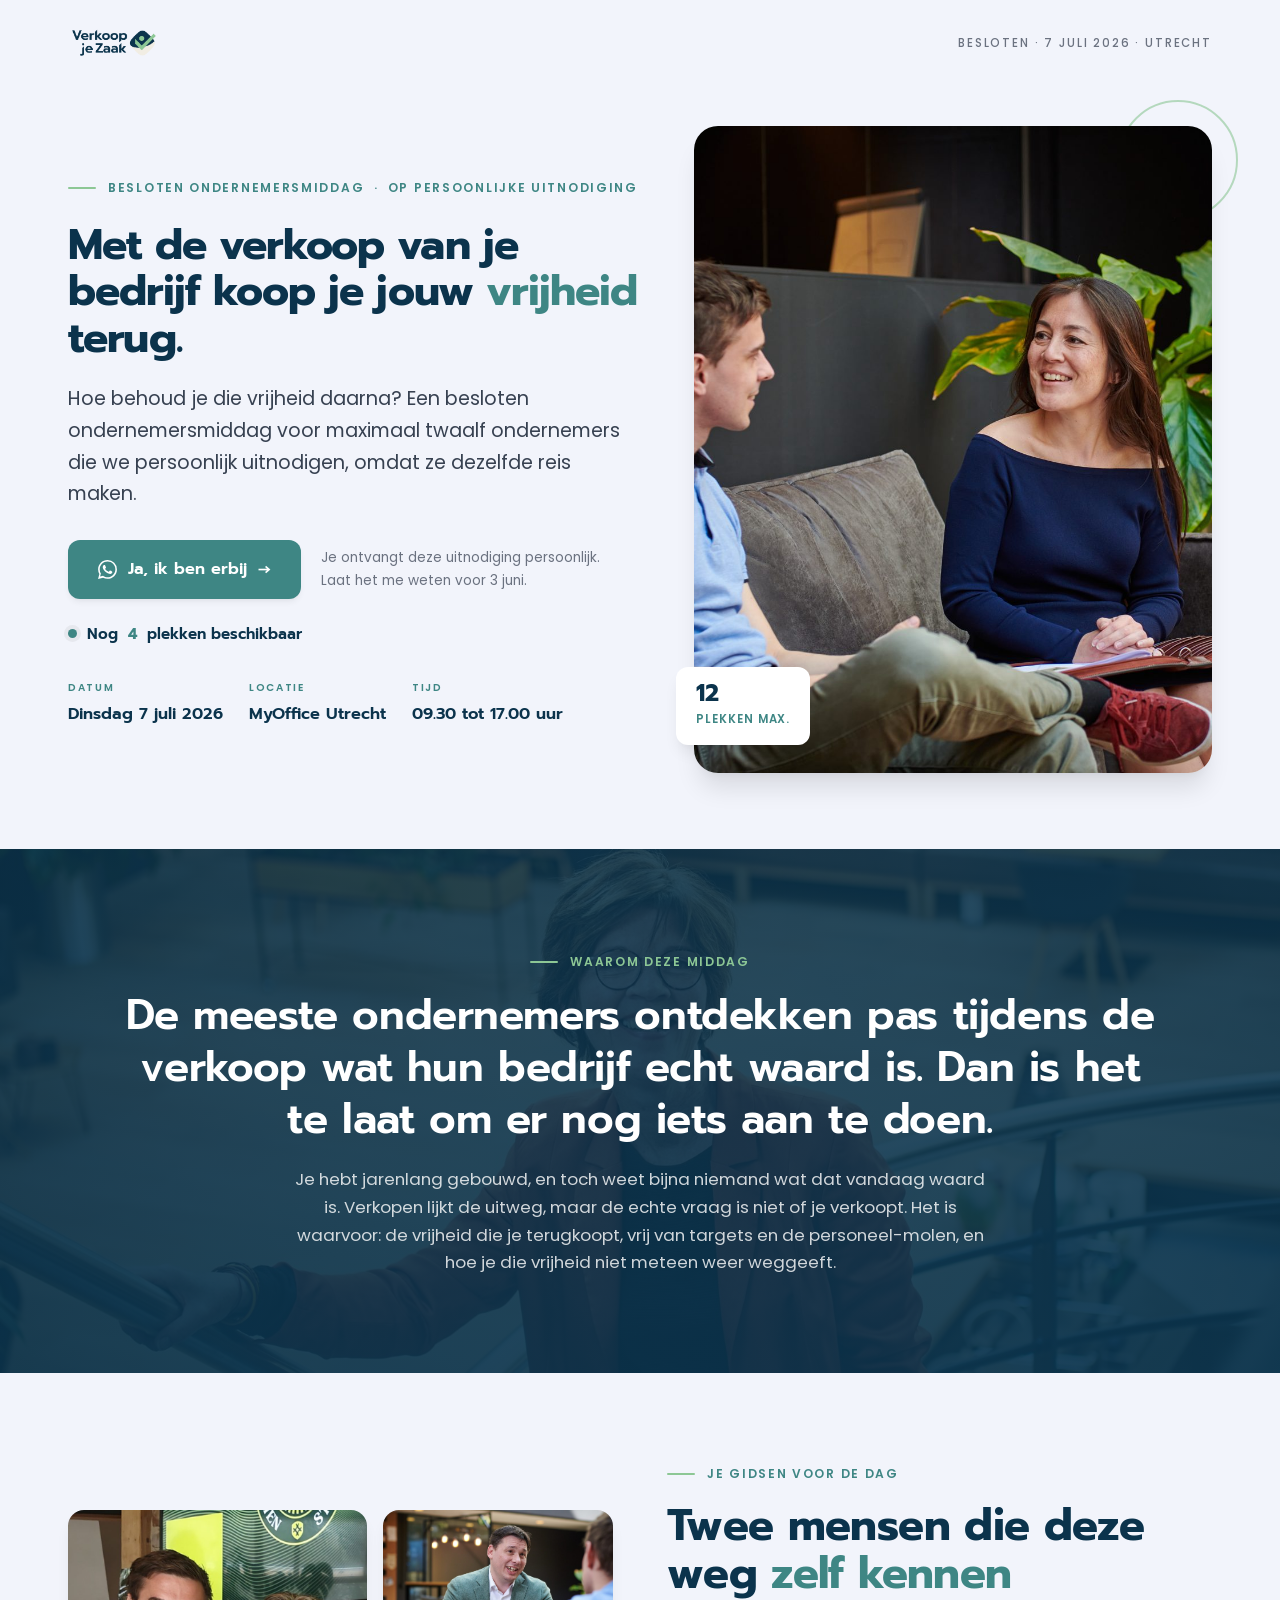
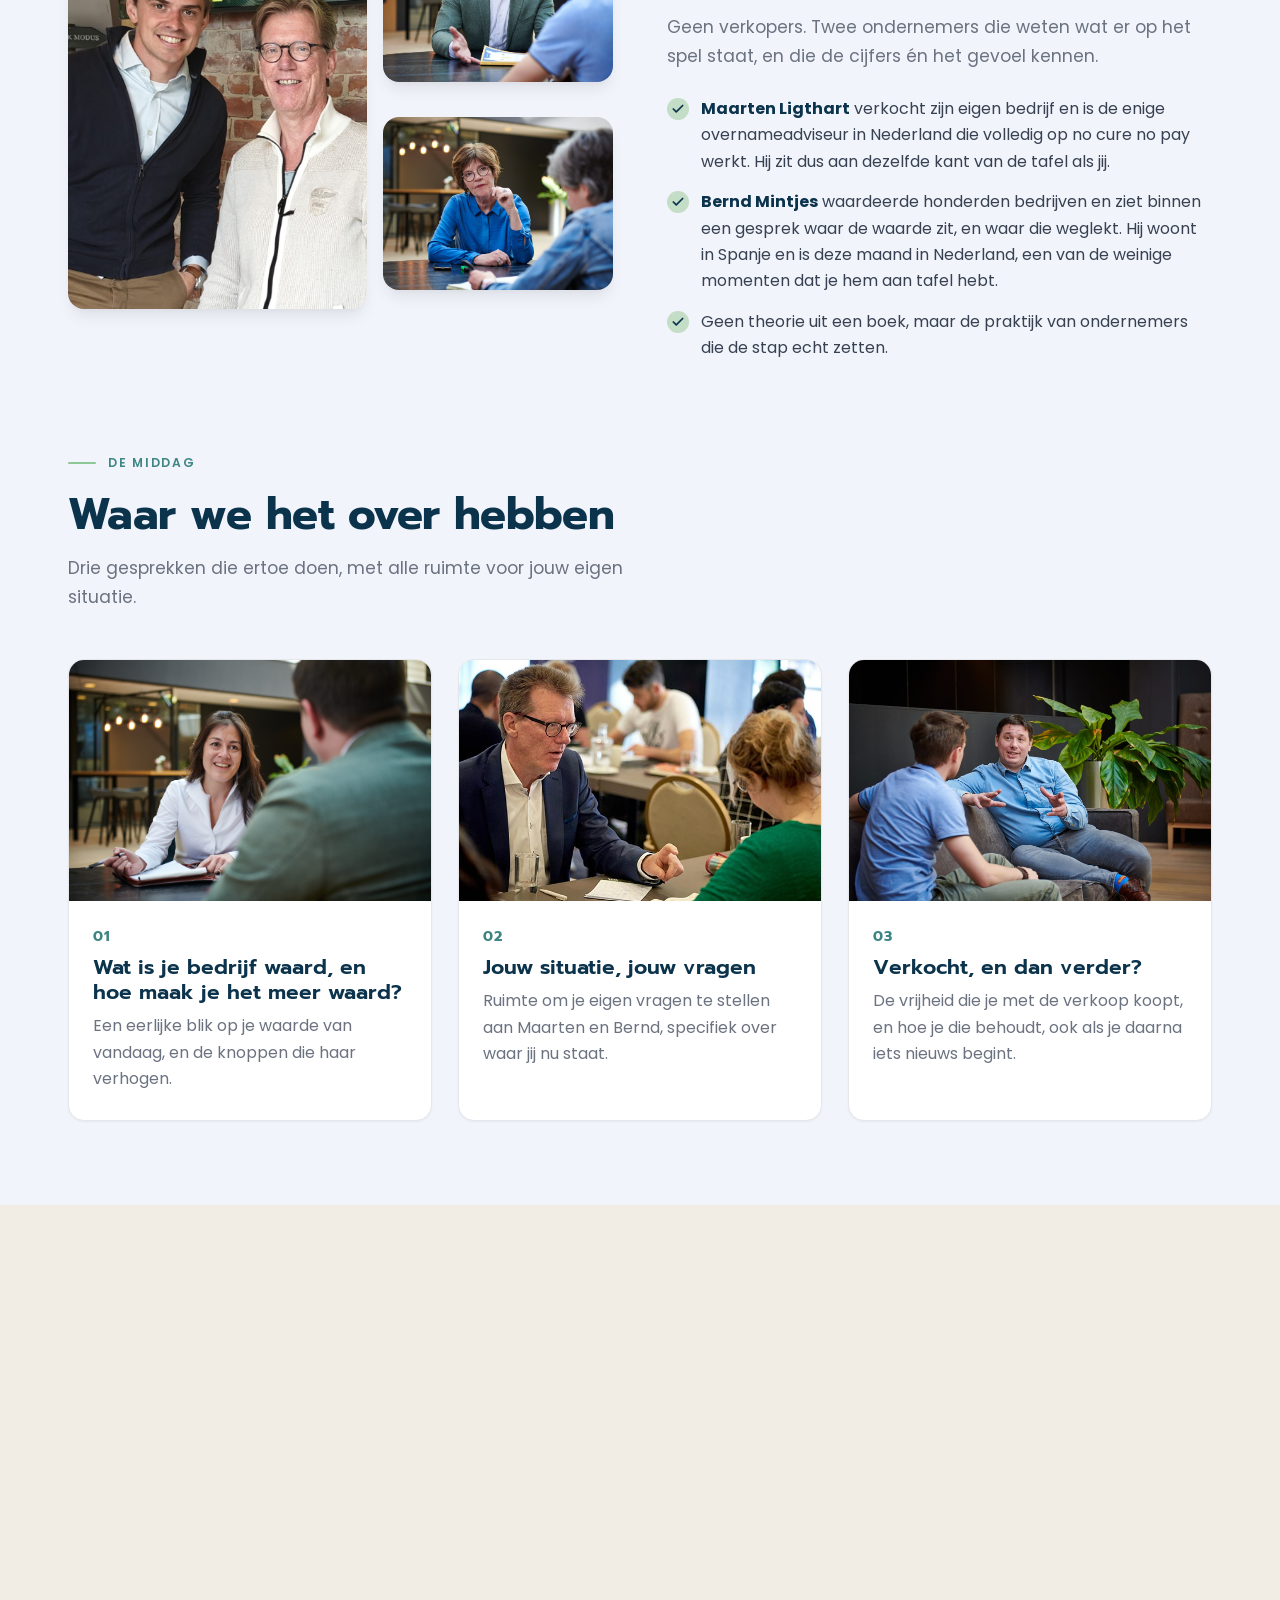
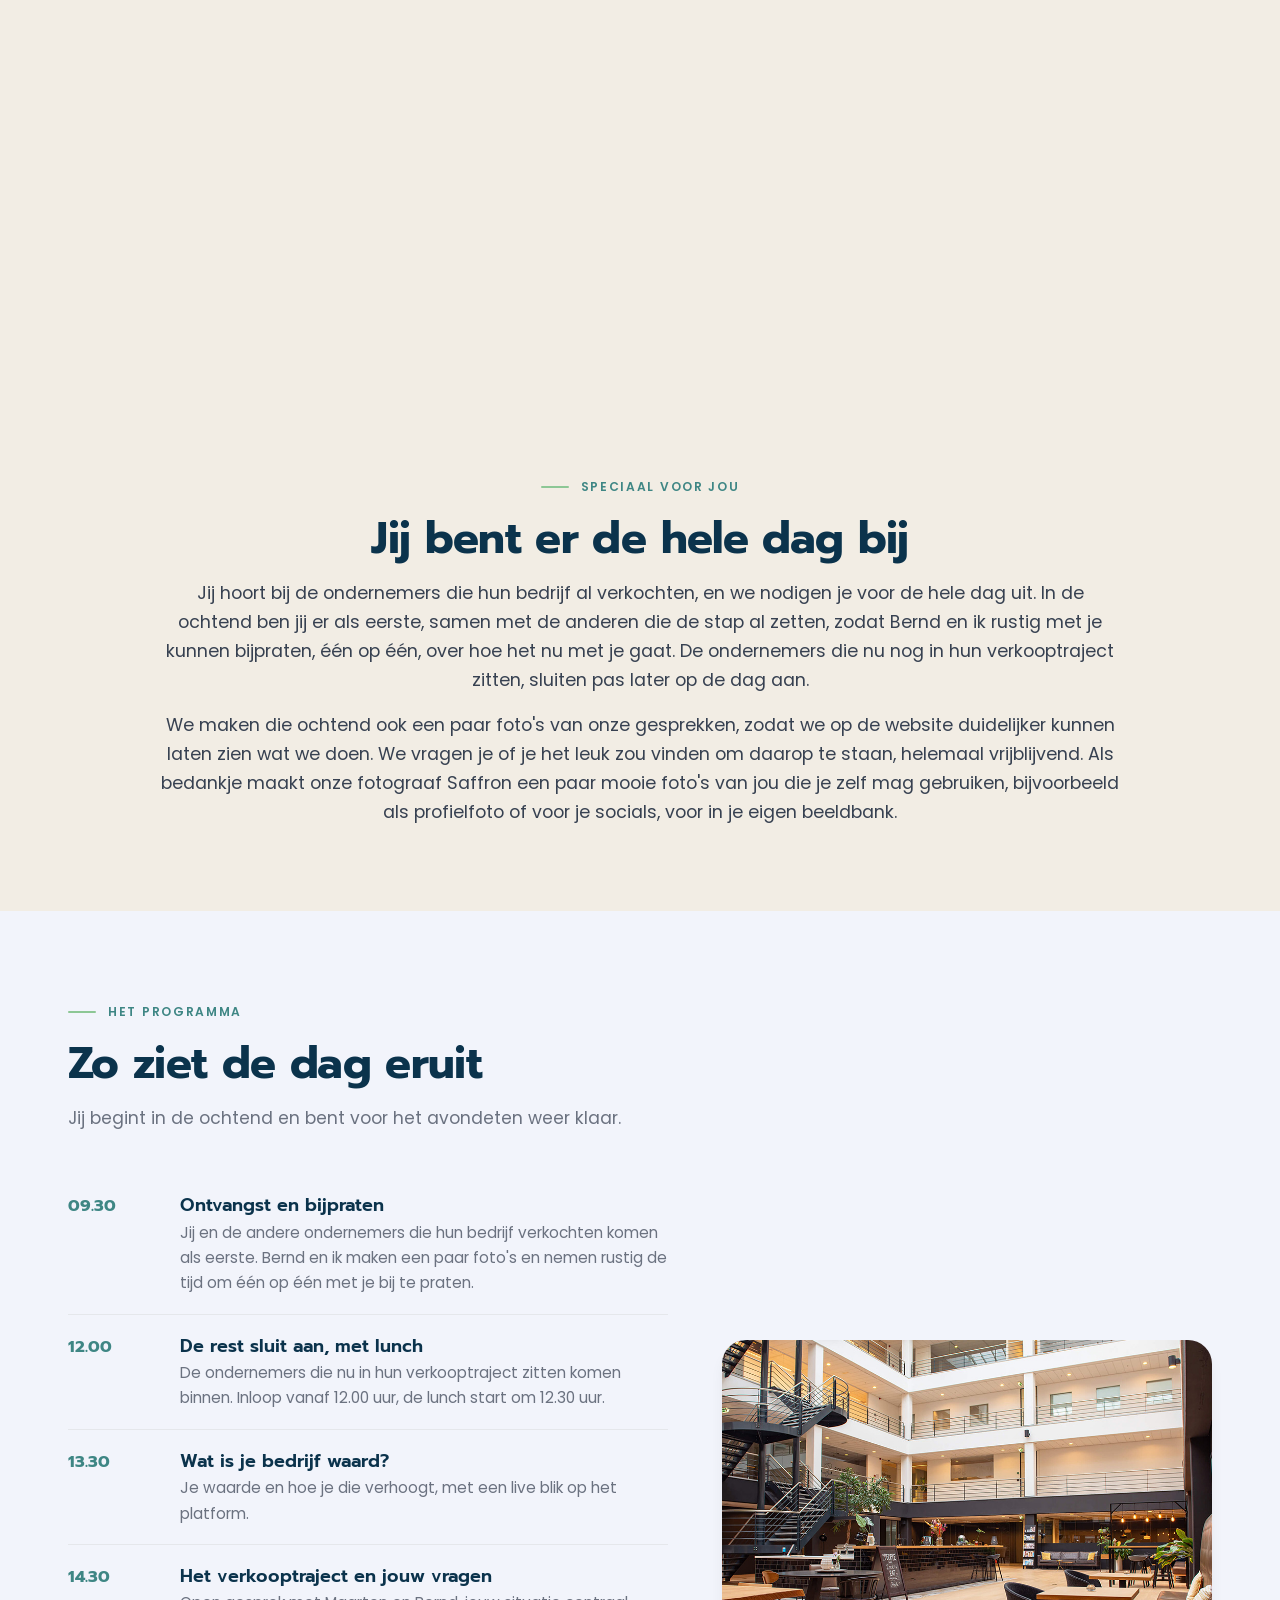
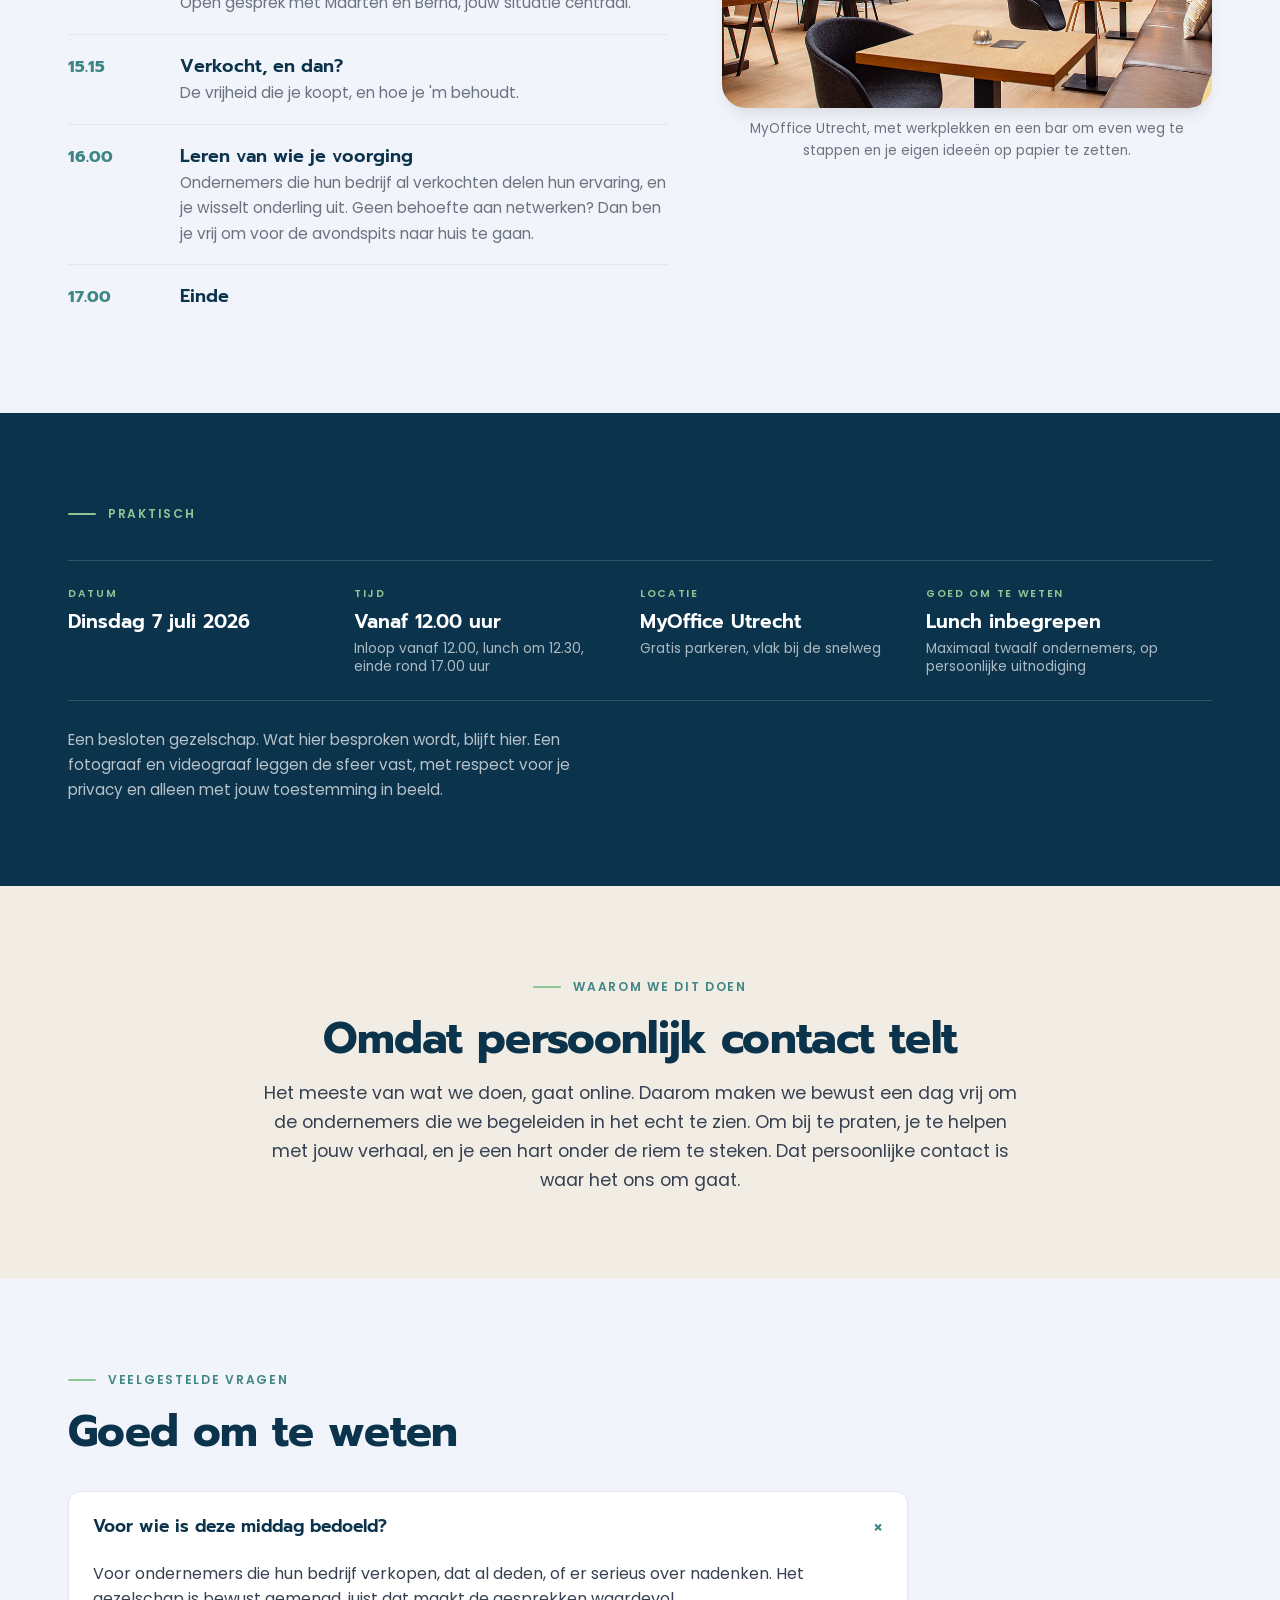
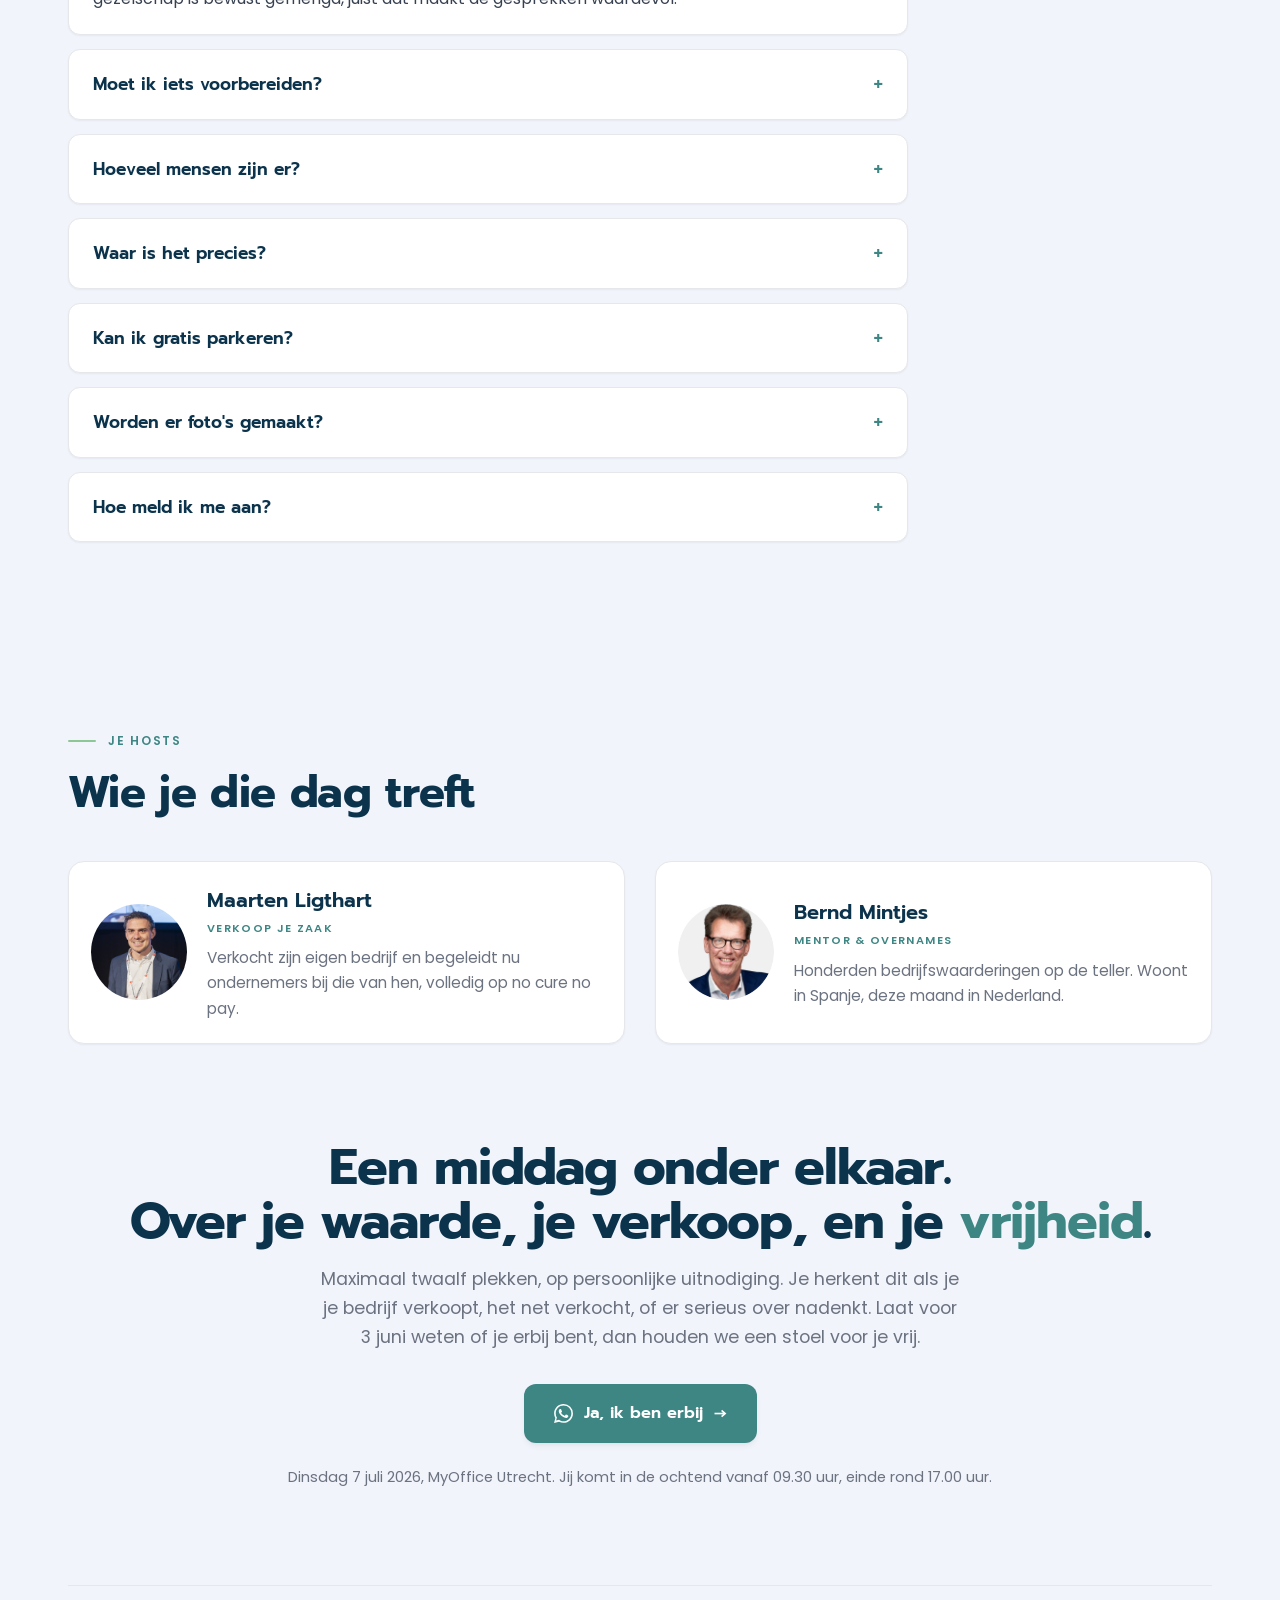
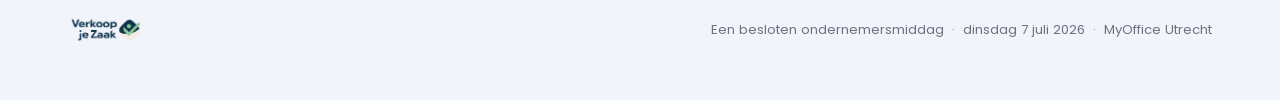
==== verkocht/index.html @ 989f4615 "Verkochte-pagina naar verkocht/index.html zodat /verkocht/ werkt De reeds verstuurde uitnodigingen l" ====
<!DOCTYPE html>
<html lang="nl">
<head>
<meta charset="UTF-8">
<meta name="viewport" content="width=device-width, initial-scale=1.0">
<base href="/">
<title>Jouw uitnodiging · Besloten ondernemersmiddag 7 juli 2026</title>
<meta name="description" content="Een besloten middag voor twaalf ondernemers, op persoonlijke uitnodiging. Over wat je bedrijf waard is, hoe je die waarde verhoogt, en de vrijheid die je ermee koopt. Dinsdag 7 juli 2026, MyOffice Utrecht.">
<meta name="robots" content="noindex, nofollow">
<link rel="icon" href="assets/favicon.png">
<link rel="stylesheet" href="brand.css">
<style>
  *{box-sizing:border-box;margin:0;padding:0}
  html{scroll-behavior:smooth}
  body{background:var(--vz-bg-light);color:var(--color-text-body);font-family:var(--font-sans);line-height:var(--leading-relaxed);-webkit-font-smoothing:antialiased;overflow-x:hidden}
  .wrap{max-width:1200px;margin:0 auto;padding:0 28px}
  img{display:block;max-width:100%}
  .accent{color:var(--vz-secondary)}

  /* topbar */
  .topbar{display:flex;justify-content:space-between;align-items:center;padding:26px 0}
  .topbar img{height:34px;width:auto}
  .topbar .stamp{font-size:.72rem;letter-spacing:.16em;text-transform:uppercase;color:var(--color-text-muted);font-weight:500}

  /* buttons */
  .btn{display:inline-flex;align-items:center;gap:11px;cursor:pointer;font-family:var(--font-display);font-weight:600;font-size:1.02rem;background:var(--vz-secondary);color:#fff;text-decoration:none;padding:16px 30px;border-radius:var(--radius-lg);border:none;box-shadow:var(--shadow-md);transition:transform var(--duration-base) var(--ease-out),background var(--duration-base) var(--ease-out),box-shadow var(--duration-base) var(--ease-out)}
  .btn:hover{background:var(--vz-primary);transform:translateY(-2px);box-shadow:var(--shadow-lg)}
  .btn .wa{width:19px;height:19px;fill:currentColor}
  .btn .arrow{transition:transform var(--duration-base) var(--ease-out)}
  .btn:hover .arrow{transform:translateX(4px)}
  .eyebrow{display:inline-flex;align-items:center;gap:12px;font-size:.76rem;letter-spacing:.14em;text-transform:uppercase;color:var(--vz-secondary);font-weight:600}
  .eyebrow::before{content:"";width:28px;height:2px;background:var(--vz-accent);border-radius:2px}

  /* hero */
  .hero{display:grid;grid-template-columns:1.05fr .95fr;gap:54px;align-items:center;padding:40px 0 76px}
  .hero h1{font-family:var(--font-display);font-weight:700;font-size:clamp(1.8rem,3.3vw,2.8rem);line-height:1.1;letter-spacing:-.02em;color:var(--vz-primary);margin:24px 0 0}
  .hero .lede{font-size:clamp(1.05rem,1.5vw,1.22rem);color:var(--color-text-body);max-width:46ch;margin:22px 0 30px}
  .hero .cta-row{display:flex;align-items:center;gap:20px;flex-wrap:wrap}
  .hero .cta-note{font-size:.85rem;color:var(--color-text-muted)}
  .seats{display:inline-flex;align-items:center;gap:10px;margin-top:22px;min-height:24px;font-family:var(--font-display);font-weight:600;font-size:.95rem;color:var(--vz-primary)}
  .seats::before{content:"";width:9px;height:9px;border-radius:var(--radius-full);background:var(--vz-secondary);flex:0 0 auto;box-shadow:0 0 0 4px rgba(0,0,0,.05)}
  .seats b{color:var(--vz-secondary)}
  .hero-meta{display:flex;gap:26px;margin-top:34px;flex-wrap:wrap}
  .hero-meta .k{font-size:.64rem;letter-spacing:.16em;text-transform:uppercase;color:var(--vz-secondary);font-weight:600;margin-bottom:4px}
  .hero-meta .v{font-family:var(--font-display);font-weight:600;color:var(--vz-primary);font-size:1.02rem}
  .hero-img{position:relative}
  .hero-img img{width:100%;aspect-ratio:4/5;object-fit:cover;border-radius:var(--radius-2xl);box-shadow:var(--shadow-xl)}
  .hero-img .badge{position:absolute;left:-18px;bottom:28px;background:#fff;border-radius:var(--radius-lg);box-shadow:var(--shadow-lg);padding:14px 20px}
  .hero-img .badge b{font-family:var(--font-display);color:var(--vz-primary);font-size:1.5rem;display:block;line-height:1}
  .hero-img .badge span{font-size:.72rem;letter-spacing:.08em;text-transform:uppercase;color:var(--vz-secondary);font-weight:600}
  .hero-img .ring{position:absolute;top:-26px;right:-26px;width:120px;height:120px;border:2px solid var(--vz-accent);border-radius:var(--radius-full);opacity:.6;z-index:-1}

  /* stakes full-bleed */
  .stakes{position:relative;margin:0;padding:96px 0;color:#fff;text-align:center}
  .stakes .bg{position:absolute;inset:0;z-index:0}
  .stakes .bg img{width:100%;height:100%;object-fit:cover}
  .stakes .bg::after{content:"";position:absolute;inset:0;background:linear-gradient(180deg,rgba(11,51,76,.86),rgba(11,51,76,.92))}
  .stakes .wrap{position:relative;z-index:1}
  .stakes .big{font-family:var(--font-display);font-weight:600;font-size:clamp(1.6rem,3.4vw,2.6rem);line-height:1.25;letter-spacing:-.01em;max-width:36ch;margin:18px auto 0}
  .stakes .sub{color:rgba(255,255,255,.8);max-width:64ch;margin:20px auto 0;font-size:1.05rem}
  .stakes .eyebrow{color:var(--vz-accent);justify-content:center}
  .stakes .eyebrow::before{background:var(--vz-accent)}

  /* sections */
  .sec{padding:84px 0}
  .sec-head{max-width:60ch}
  .sec-head .eyebrow{margin-bottom:18px}
  .sec h2{font-family:var(--font-display);font-weight:700;font-size:clamp(1.9rem,3.6vw,2.7rem);line-height:1.1;letter-spacing:-.015em;color:var(--vz-primary)}
  .sec h2 em{font-style:normal;color:var(--vz-secondary)}
  .sec .intro{color:var(--color-text-muted);font-size:1.08rem;margin-top:16px;max-width:54ch}

  /* guide */
  .guide{display:grid;grid-template-columns:1fr 1fr;gap:54px;align-items:center}
  .guide .imgs{display:grid;grid-template-columns:1.3fr 1fr;grid-template-rows:auto auto;gap:16px}
  .guide .imgs img{width:100%;border-radius:var(--radius-xl);box-shadow:var(--shadow-lg);object-fit:cover}
  .guide .imgs .big{grid-row:span 2;aspect-ratio:3/4}
  .guide .imgs .small{aspect-ratio:4/3}
  .auth{list-style:none;margin:26px 0 0;display:grid;gap:14px}
  .auth li{display:flex;gap:12px;align-items:flex-start;color:var(--color-text-body)}
  .auth li::before{content:"";flex:none;width:22px;height:22px;margin-top:2px;border-radius:var(--radius-full);background:var(--vz-accent-soft);background-image:url("data:image/svg+xml,%3Csvg xmlns='http://www.w3.org/2000/svg' width='14' height='14' viewBox='0 0 24 24' fill='none' stroke='%230b334c' stroke-width='3' stroke-linecap='round' stroke-linejoin='round'%3E%3Cpath d='M20 6 9 17l-5-5'/%3E%3C/svg%3E");background-repeat:no-repeat;background-position:center}
  .auth li b{color:var(--vz-primary)}

  /* plan */
  .plan{display:grid;grid-template-columns:repeat(3,1fr);gap:26px;margin-top:48px}
  .card{background:var(--color-bg-surface);border:1px solid var(--color-border-default);border-radius:var(--radius-xl);overflow:hidden;box-shadow:var(--shadow-sm);transition:transform var(--duration-slow) var(--ease-out),box-shadow var(--duration-slow) var(--ease-out)}
  .card:hover{transform:translateY(-4px);box-shadow:var(--shadow-lg)}
  .card .ph{aspect-ratio:3/2;overflow:hidden}
  .card .ph img{width:100%;height:100%;object-fit:cover}
  .card .body{padding:24px 24px 28px}
  .card .num{font-family:var(--font-display);font-weight:700;color:var(--vz-secondary);font-size:.9rem;letter-spacing:.1em}
  .card h3{font-family:var(--font-display);font-weight:600;font-size:1.3rem;color:var(--vz-primary);margin:6px 0 8px;line-height:1.2}
  .card p{color:var(--color-text-muted);font-size:1rem}

  /* success */
  .success{background:var(--vz-bg-beige)}
  .success .grid{display:grid;grid-template-columns:1.1fr .9fr;gap:54px;align-items:center}
  .takehome{list-style:none;display:grid;gap:18px;margin:28px 0 0}
  .takehome li{display:flex;gap:14px;align-items:flex-start;font-size:1.08rem;color:var(--vz-primary)}
  .takehome li .n{flex:none;width:30px;height:30px;border-radius:var(--radius-full);background:var(--vz-secondary);color:#fff;font-family:var(--font-display);font-weight:600;display:grid;place-items:center;font-size:.9rem}
  .nopitch{margin-top:30px;background:#fff;border:1px solid var(--color-border-default);border-left:4px solid var(--vz-accent);border-radius:var(--radius-lg);padding:18px 22px;color:var(--vz-primary);font-weight:500;box-shadow:var(--shadow-sm)}
  .success img{width:100%;aspect-ratio:4/5;object-fit:cover;border-radius:var(--radius-2xl);box-shadow:var(--shadow-lg)}

  /* honest full-width band */
  .honest{background:var(--vz-bg-beige)}
  .honest .sec-head{max-width:820px;margin:0 auto;text-align:center}
  .honest .sec-head .eyebrow{justify-content:center}
  .honest .intro{max-width:760px;margin:16px auto 0;font-size:1.1rem;color:var(--color-text-body)}
  .honest.wide .sec-head{max-width:1040px}
  .honest.wide .intro{max-width:960px}

  /* practical band */
  .band{background:var(--vz-primary);color:#fff}
  .band .grid{display:grid;grid-template-columns:repeat(4,1fr);gap:0;margin-top:36px;border-top:1px solid rgba(255,255,255,.16)}
  .band .grid > div{padding:24px 24px 24px 0;border-bottom:1px solid rgba(255,255,255,.16)}
  .band .eyebrow{color:var(--vz-accent)}
  .band .eyebrow::before{background:var(--vz-accent)}
  .band .k{font-size:.66rem;letter-spacing:.16em;text-transform:uppercase;color:var(--vz-accent);font-weight:600;margin-bottom:8px}
  .band .v{font-family:var(--font-display);font-weight:600;font-size:1.2rem;color:#fff;line-height:1.3}
  .band .v small{display:block;font-family:var(--font-sans);font-weight:400;font-size:.86rem;color:rgba(255,255,255,.66);margin-top:5px}
  .band .note{margin-top:26px;color:rgba(255,255,255,.7);font-size:.95rem;max-width:60ch}

  /* hosts */
  .hosts{display:grid;grid-template-columns:repeat(2,1fr);gap:30px;margin-top:44px}
  .host{display:flex;gap:20px;align-items:center;background:var(--color-bg-surface);border:1px solid var(--color-border-default);border-radius:var(--radius-xl);padding:22px;box-shadow:var(--shadow-sm)}
  .host img{flex:none;width:96px;height:96px;border-radius:var(--radius-full);object-fit:cover;object-position:center}
  .host .ini{flex:none;width:96px;height:96px;border-radius:var(--radius-full);display:grid;place-items:center;background:var(--vz-primary);color:#fff;font-family:var(--font-display);font-weight:600;font-size:1.8rem}
  .host .hn{font-family:var(--font-display);font-weight:600;font-size:1.25rem;color:var(--vz-primary)}
  .host .hr{font-size:.7rem;letter-spacing:.12em;text-transform:uppercase;color:var(--vz-secondary);font-weight:600;margin:2px 0 8px}
  .host p{font-size:.96rem;color:var(--color-text-muted)}

  /* closing */
  .closing{text-align:center;padding:96px 0}
  .closing h2{font-family:var(--font-display);font-weight:700;font-size:clamp(2rem,4.6vw,3.2rem);line-height:1.06;letter-spacing:-.02em;color:var(--vz-primary)}
  .closing h2 em{font-style:normal;color:var(--vz-secondary)}
  .closing p{color:var(--color-text-muted);font-size:1.1rem;margin:16px auto 32px;max-width:58ch}
  .closing .note{margin-top:22px;font-size:.92rem;color:var(--color-text-muted)}

  footer{border-top:1px solid var(--color-border-default);padding:30px 0 56px;display:flex;justify-content:space-between;align-items:center;flex-wrap:wrap;gap:14px}
  footer img{height:28px;width:auto}
  footer span{font-size:.82rem;color:var(--color-text-muted)}

  /* programma + faq */
  .prog-grid{display:grid;grid-template-columns:1.1fr .9fr;gap:54px;align-items:center;margin-top:42px}
  .prog-grid figure{margin:0}
  .prog-grid img{width:100%;border-radius:var(--radius-2xl);box-shadow:var(--shadow-lg)}
  .prog-grid figcaption{font-size:.85rem;color:var(--color-text-muted);margin-top:10px;text-align:center}
  .tl{display:grid;grid-template-columns:90px 1fr;gap:22px;padding:18px 0;border-bottom:1px solid var(--color-border-default);align-items:baseline}
  .tl:last-child{border-bottom:none}
  .tl .t{font-family:var(--font-display);font-weight:700;color:var(--vz-secondary);font-variant-numeric:tabular-nums;font-size:1.05rem}
  .tl h4{font-family:var(--font-display);font-weight:600;color:var(--vz-primary);font-size:1.12rem;line-height:1.2}
  .tl p{color:var(--color-text-muted);font-size:.96rem;margin-top:3px}
  .faq{max-width:840px;margin-top:36px}
  .faq details{border:1px solid var(--color-border-default);border-radius:var(--radius-lg);background:var(--color-bg-surface);margin-bottom:14px;box-shadow:var(--shadow-sm)}
  .faq summary{list-style:none;cursor:pointer;padding:20px 24px;font-family:var(--font-display);font-weight:600;color:var(--vz-primary);font-size:1.08rem;display:flex;justify-content:space-between;align-items:center;gap:16px}
  .faq summary::-webkit-details-marker{display:none}
  .faq summary::after{content:"+";font-size:1.6rem;line-height:1;color:var(--vz-secondary);font-weight:400;transition:transform var(--duration-base) var(--ease-out)}
  .faq details[open] summary::after{transform:rotate(45deg)}
  .faq .a{padding:0 24px 22px;color:var(--color-text-body);line-height:1.6}
  .faq .a a{color:var(--vz-secondary);font-weight:600}
  @media(max-width:860px){.prog-grid{grid-template-columns:1fr;gap:28px}.tl{grid-template-columns:70px 1fr;gap:14px}}

  html.js .reveal{opacity:0;transform:translateY(20px)}
  html.js .reveal.in{opacity:1;transform:none;transition:opacity .8s var(--ease-out),transform .8s var(--ease-out)}

  @media(max-width:860px){
    .hero{grid-template-columns:1fr;gap:36px}
    .hero-img{order:-1}
    .hero-img img{aspect-ratio:3/2}
    .guide{grid-template-columns:1fr;gap:30px}
    .success .grid{grid-template-columns:1fr;gap:30px}
    .plan{grid-template-columns:1fr}
    .band .grid{grid-template-columns:1fr}
    .band .grid > div{padding:20px 0}
    .hosts{grid-template-columns:1fr}
    .sec{padding:60px 0}
    .stakes{padding:72px 0}
  }
  @media(prefers-reduced-motion:reduce){*{animation:none!important;transition:none!important}html.js .reveal{opacity:1;transform:none}}
</style>
</head>
<body>

<div class="wrap">
  <div class="topbar">
    <img src="assets/logo-primary.png" alt="Verkoop je Zaak">
    <div class="stamp">Besloten · 7 juli 2026 · Utrecht</div>
  </div>

  <header class="hero">
    <div>
      <div class="eyebrow reveal">Besloten ondernemersmiddag &nbsp;·&nbsp; op persoonlijke uitnodiging</div>
      <h1 class="reveal">Met de verkoop van je bedrijf koop je jouw <span class="accent">vrijheid</span> terug.</h1>
      <p class="lede reveal">Hoe behoud je die vrijheid daarna? Een besloten ondernemersmiddag voor maximaal twaalf ondernemers die we persoonlijk uitnodigen, omdat ze dezelfde reis maken.</p>
      <div class="cta-row reveal">
        <a class="btn" href="https://wa.me/31646016688?text=Hoi%20Maarten%2C%20ik%20ben%20erbij%20op%207%20juli." target="_blank" rel="noopener">
          <svg class="wa" viewBox="0 0 24 24" aria-hidden="true"><path d="M.057 24l1.687-6.163a11.867 11.867 0 01-1.587-5.945C.16 5.335 5.495 0 12.05 0a11.82 11.82 0 018.413 3.488 11.82 11.82 0 013.48 8.414c-.003 6.557-5.338 11.892-11.893 11.892a11.9 11.9 0 01-5.688-1.448L.057 24zm6.597-3.807c1.676.995 3.276 1.591 5.392 1.592 5.448 0 9.886-4.434 9.889-9.885.002-5.462-4.415-9.89-9.881-9.892-5.452 0-9.887 4.434-9.889 9.884a9.86 9.86 0 001.51 5.26l-.999 3.648 3.748-.748zm11.387-5.464c-.074-.124-.272-.198-.57-.347-.297-.149-1.758-.868-2.031-.967-.272-.099-.47-.149-.669.149-.198.297-.768.967-.941 1.165-.173.198-.347.223-.644.074-.297-.149-1.255-.462-2.39-1.475-.883-.788-1.48-1.761-1.653-2.059-.173-.297-.018-.458.13-.606.134-.133.297-.347.446-.521.151-.172.2-.296.3-.495.099-.198.05-.372-.025-.521-.075-.148-.669-1.611-.916-2.206-.242-.579-.487-.501-.669-.51l-.57-.01c-.198 0-.52.074-.792.372-.272.297-1.04 1.016-1.04 2.479 0 1.462 1.065 2.875 1.213 3.074.149.198 2.096 3.2 5.077 4.487.709.306 1.263.489 1.694.626.712.226 1.36.194 1.872.118.571-.085 1.758-.719 2.006-1.413.248-.695.248-1.29.173-1.414z"/></svg>
          Ja, ik ben erbij <span class="arrow">&rarr;</span>
        </a>
        <span class="cta-note">Je ontvangt deze uitnodiging persoonlijk.<br>Laat het me weten voor 3 juni.</span>
      </div>
      <div class="seats reveal" id="seats" aria-live="polite">Een beperkt aantal plekken beschikbaar</div>
      <div class="hero-meta reveal">
        <div><div class="k">Datum</div><div class="v">Dinsdag 7 juli 2026</div></div>
        <div><div class="k">Locatie</div><div class="v">MyOffice Utrecht</div></div>
        <div><div class="k">Tijd</div><div class="v">09.30 tot 17.00 uur</div></div>
      </div>
    </div>
    <div class="hero-img reveal">
      <span class="ring"></span>
      <img src="img/gesprek-1.jpg" alt="Ondernemers in gesprek op de locatie in Utrecht">
      <div class="badge"><b>12</b><span>plekken max.</span></div>
    </div>
  </header>
</div>

<section class="stakes">
  <div class="bg"><img src="img/locatie.jpg" alt=""></div>
  <div class="wrap">
    <div class="eyebrow reveal">Waarom deze middag</div>
    <p class="big reveal">De meeste ondernemers ontdekken pas tijdens de verkoop wat hun bedrijf echt waard is. Dan is het te laat om er nog iets aan te doen.</p>
    <p class="sub reveal">Je hebt jarenlang gebouwd, en toch weet bijna niemand wat dat vandaag waard is. Verkopen lijkt de uitweg, maar de echte vraag is niet of je verkoopt. Het is waarvoor: de vrijheid die je terugkoopt, vrij van targets en de personeel-molen, en hoe je die vrijheid niet meteen weer weggeeft.</p>
  </div>
</section>

<section class="sec">
  <div class="wrap">
    <div class="guide">
      <div class="imgs reveal">
        <img class="big" src="img/duo.jpg" alt="Maarten Ligthart en Bernd Mintjes">
        <img class="small" src="img/gesprek-3.jpg" alt="Ondernemer in gesprek op de locatie">
        <img class="small" src="img/gesprek-2.jpg" alt="Adviesgesprek op de locatie">
      </div>
      <div class="reveal">
        <div class="eyebrow" style="margin-bottom:18px">Je gidsen voor de dag</div>
        <h2>Twee mensen die deze weg <em>zelf kennen</em></h2>
        <p class="intro">Geen verkopers. Twee ondernemers die weten wat er op het spel staat, en die de cijfers én het gevoel kennen.</p>
        <ul class="auth">
          <li><span><b>Maarten Ligthart</b> verkocht zijn eigen bedrijf en is de enige overnameadviseur in Nederland die volledig op no cure no pay werkt. Hij zit dus aan dezelfde kant van de tafel als jij.</span></li>
          <li><span><b>Bernd Mintjes</b> waardeerde honderden bedrijven en ziet binnen een gesprek waar de waarde zit, en waar die weglekt. Hij woont in Spanje en is deze maand in Nederland, een van de weinige momenten dat je hem aan tafel hebt.</span></li>
          <li><span>Geen theorie uit een boek, maar de praktijk van ondernemers die de stap echt zetten.</span></li>
        </ul>
      </div>
    </div>
  </div>
</section>

<section class="sec" style="padding-top:0">
  <div class="wrap">
    <div class="sec-head reveal">
      <div class="eyebrow">De middag</div>
      <h2>Waar we het over hebben</h2>
      <p class="intro">Drie gesprekken die ertoe doen, met alle ruimte voor jouw eigen situatie.</p>
    </div>
    <div class="plan">
      <div class="card reveal">
        <div class="ph"><img src="img/shoot-utrecht-982.jpg" alt="Ondernemer in gesprek over de waarde van zijn bedrijf"></div>
        <div class="body">
          <div class="num">01</div>
          <h3>Wat is je bedrijf waard, en hoe maak je het meer waard?</h3>
          <p>Een eerlijke blik op je waarde van vandaag, en de knoppen die haar verhogen.</p>
        </div>
      </div>
      <div class="card reveal">
        <div class="ph"><img src="img/situatie-vragen.jpg" alt="Ondernemer in gesprek over zijn eigen situatie"></div>
        <div class="body">
          <div class="num">02</div>
          <h3>Jouw situatie, jouw vragen</h3>
          <p>Ruimte om je eigen vragen te stellen aan Maarten en Bernd, specifiek over waar jij nu staat.</p>
        </div>
      </div>
      <div class="card reveal">
        <div class="ph"><img src="img/gesprek-4.jpg" alt="Ondernemers wisselen ervaringen uit"></div>
        <div class="body">
          <div class="num">03</div>
          <h3>Verkocht, en dan verder?</h3>
          <p>De vrijheid die je met de verkoop koopt, en hoe je die behoudt, ook als je daarna iets nieuws begint.</p>
        </div>
      </div>
    </div>
  </div>
</section>

<section class="sec success">
  <div class="wrap">
    <div class="grid">
      <div class="reveal">
        <div class="eyebrow" style="margin-bottom:18px">Persoonlijke aandacht</div>
        <h2>Waar je ook staat, we helpen je <em>persoonlijk</em> verder</h2>
        <p class="intro">Een middag met gerichte aandacht voor jouw situatie, waar je ook staat in de reis naar de verkoop van je bedrijf.</p>
        <ul class="takehome">
          <li><span class="n">1</span><span>We helpen je je bedrijf waardevoller en beter verkoopbaar te maken, zodat het straks meer oplevert.</span></li>
          <li><span class="n">2</span><span>Met die verkoop koop je je vrijheid terug, en we laten je zien hoe je die daarna behoudt.</span></li>
          <li><span class="n">3</span><span>Je spart met ondernemers die hun bedrijf al verkochten, over wat hen verraste en wat ze anders zouden doen.</span></li>
          <li><span class="n">4</span><span>Ben je al verkocht? Dan denken we met je mee hoe je vrij blijft, ook als je iets nieuws begint.</span></li>
        </ul>
      </div>
      <div class="reveal">
        <img src="img/gesprek-4.jpg" alt="Ondernemers wisselen ervaringen uit">
      </div>
    </div>
  </div>
</section>

<section class="sec honest wide">
  <div class="wrap">
    <div class="sec-head reveal">
      <div class="eyebrow">Speciaal voor jou</div>
      <h2>Jij bent er de hele dag bij</h2>
      <p class="intro">Jij hoort bij de ondernemers die hun bedrijf al verkochten, en we nodigen je voor de hele dag uit. In de ochtend ben jij er als eerste, samen met de anderen die de stap al zetten, zodat Bernd en ik rustig met je kunnen bijpraten, één op één, over hoe het nu met je gaat. De ondernemers die nu nog in hun verkooptraject zitten, sluiten pas later op de dag aan.</p>
      <p class="intro">We maken die ochtend ook een paar foto's van onze gesprekken, zodat we op de website duidelijker kunnen laten zien wat we doen. We vragen je of je het leuk zou vinden om daarop te staan, helemaal vrijblijvend. Als bedankje maakt onze fotograaf Saffron een paar mooie foto's van jou die je zelf mag gebruiken, bijvoorbeeld als profielfoto of voor je socials, voor in je eigen beeldbank.</p>
    </div>
  </div>
</section>

<section class="sec programma">
  <div class="wrap">
    <div class="sec-head reveal">
      <div class="eyebrow">Het programma</div>
      <h2>Zo ziet de dag eruit</h2>
      <p class="intro">Jij begint in de ochtend en bent voor het avondeten weer klaar.</p>
    </div>
    <div class="prog-grid">
      <div class="timeline reveal">
        <div class="tl"><div class="t">09.30</div><div><h4>Ontvangst en bijpraten</h4><p>Jij en de andere ondernemers die hun bedrijf verkochten komen als eerste. Bernd en ik maken een paar foto's en nemen rustig de tijd om één op één met je bij te praten.</p></div></div>
        <div class="tl"><div class="t">12.00</div><div><h4>De rest sluit aan, met lunch</h4><p>De ondernemers die nu in hun verkooptraject zitten komen binnen. Inloop vanaf 12.00 uur, de lunch start om 12.30 uur.</p></div></div>
        <div class="tl"><div class="t">13.30</div><div><h4>Wat is je bedrijf waard?</h4><p>Je waarde en hoe je die verhoogt, met een live blik op het platform.</p></div></div>
        <div class="tl"><div class="t">14.30</div><div><h4>Het verkooptraject en jouw vragen</h4><p>Open gesprek met Maarten en Bernd, jouw situatie centraal.</p></div></div>
        <div class="tl"><div class="t">15.15</div><div><h4>Verkocht, en dan?</h4><p>De vrijheid die je koopt, en hoe je 'm behoudt.</p></div></div>
        <div class="tl"><div class="t">16.00</div><div><h4>Leren van wie je voorging</h4><p>Ondernemers die hun bedrijf al verkochten delen hun ervaring, en je wisselt onderling uit. Geen behoefte aan netwerken? Dan ben je vrij om voor de avondspits naar huis te gaan.</p></div></div>
        <div class="tl"><div class="t">17.00</div><div><h4>Einde</h4></div></div>
      </div>
      <figure class="reveal">
        <img src="img/myoffice-utrecht.jpg" alt="MyOffice Utrecht, met werkplekken en een bar">
        <figcaption>MyOffice Utrecht, met werkplekken en een bar om even weg te stappen en je eigen ideeën op papier te zetten.</figcaption>
      </figure>
    </div>
  </div>
</section>

<section class="sec band">
  <div class="wrap">
    <div class="eyebrow reveal">Praktisch</div>
    <div class="grid">
      <div class="reveal"><div class="k">Datum</div><div class="v">Dinsdag 7 juli 2026</div></div>
      <div class="reveal"><div class="k">Tijd</div><div class="v">Vanaf 12.00 uur<small>Inloop vanaf 12.00, lunch om 12.30, einde rond 17.00 uur</small></div></div>
      <div class="reveal"><div class="k">Locatie</div><div class="v">MyOffice Utrecht<small>Gratis parkeren, vlak bij de snelweg</small></div></div>
      <div class="reveal"><div class="k">Goed om te weten</div><div class="v">Lunch inbegrepen<small>Maximaal twaalf ondernemers, op persoonlijke uitnodiging</small></div></div>
    </div>
    <p class="note reveal">Een besloten gezelschap. Wat hier besproken wordt, blijft hier. Een fotograaf en videograaf leggen de sfeer vast, met respect voor je privacy en alleen met jouw toestemming in beeld.</p>
  </div>
</section>

<section class="sec honest">
  <div class="wrap">
    <div class="sec-head reveal">
      <div class="eyebrow">Waarom we dit doen</div>
      <h2>Omdat persoonlijk contact telt</h2>
      <p class="intro">Het meeste van wat we doen, gaat online. Daarom maken we bewust een dag vrij om de ondernemers die we begeleiden in het echt te zien. Om bij te praten, je te helpen met jouw verhaal, en je een hart onder de riem te steken. Dat persoonlijke contact is waar het ons om gaat.</p>
    </div>
  </div>
</section>

<section class="sec">
  <div class="wrap">
    <div class="sec-head reveal">
      <div class="eyebrow">Veelgestelde vragen</div>
      <h2>Goed om te weten</h2>
    </div>
    <div class="faq reveal">
      <details open>
        <summary>Voor wie is deze middag bedoeld?</summary>
        <div class="a">Voor ondernemers die hun bedrijf verkopen, dat al deden, of er serieus over nadenken. Het gezelschap is bewust gemengd, juist dat maakt de gesprekken waardevol.</div>
      </details>
      <details>
        <summary>Moet ik iets voorbereiden?</summary>
        <div class="a">Nee. Kom zoals je bent. Heb je vragen over je eigen situatie, neem ze mee, daar is alle ruimte voor.</div>
      </details>
      <details>
        <summary>Hoeveel mensen zijn er?</summary>
        <div class="a">Maximaal twaalf, bewust klein gehouden zodat er echte gesprekken ontstaan en iedereen aan bod komt.</div>
      </details>
      <details>
        <summary>Waar is het precies?</summary>
        <div class="a">MyOffice Utrecht, Computerweg 22-24, 3542 DR Utrecht (bedrijventerrein Lage Weide). <a href="https://www.google.com/maps/search/?api=1&amp;query=MyOffice%20Computerweg%2022-24%20Utrecht" target="_blank" rel="noopener">Bekijk op de kaart</a>.</div>
      </details>
      <details>
        <summary>Kan ik gratis parkeren?</summary>
        <div class="a">Ja. Er is een eigen parkeerterrein en je parkeert gratis voor de deur. De locatie ligt vlak bij de afritten van de A2 en A27.</div>
      </details>
      <details>
        <summary>Worden er foto's gemaakt?</summary>
        <div class="a">Er zijn een fotograaf en videograaf aanwezig. Je komt alleen in beeld als je daar toestemming voor geeft, dat vragen we ter plekke.</div>
      </details>
      <details>
        <summary>Hoe meld ik me aan?</summary>
        <div class="a">Stuur een bericht via WhatsApp, het liefst voor 3 juni. Eén regel is genoeg.</div>
      </details>
    </div>
  </div>
</section>

<section class="sec" style="padding-bottom:0">
  <div class="wrap">
    <div class="sec-head reveal">
      <div class="eyebrow">Je hosts</div>
      <h2>Wie je die dag treft</h2>
    </div>
    <div class="hosts">
      <div class="host reveal">
        <img src="img/portret-maarten.jpg" alt="Maarten Ligthart">
        <div>
          <div class="hn">Maarten Ligthart</div>
          <div class="hr">Verkoop je Zaak</div>
          <p>Verkocht zijn eigen bedrijf en begeleidt nu ondernemers bij die van hen, volledig op no cure no pay.</p>
        </div>
      </div>
      <div class="host reveal">
        <img src="img/portret-bernd.jpg" alt="Bernd Mintjes">
        <div>
          <div class="hn">Bernd Mintjes</div>
          <div class="hr">Mentor &amp; overnames</div>
          <p>Honderden bedrijfswaarderingen op de teller. Woont in Spanje, deze maand in Nederland.</p>
        </div>
      </div>
    </div>
  </div>
</section>

<section class="closing">
  <div class="wrap">
    <h2 class="reveal">Een middag onder elkaar.<br>Over je waarde, je verkoop, en je <em>vrijheid</em>.</h2>
    <p class="reveal">Maximaal twaalf plekken, op persoonlijke uitnodiging. Je herkent dit als je je bedrijf verkoopt, het net verkocht, of er serieus over nadenkt. Laat voor 3 juni weten of je erbij bent, dan houden we een stoel voor je vrij.</p>
    <a class="btn reveal" href="https://wa.me/31646016688?text=Hoi%20Maarten%2C%20ik%20ben%20erbij%20op%207%20juli." target="_blank" rel="noopener">
      <svg class="wa" viewBox="0 0 24 24" aria-hidden="true"><path d="M.057 24l1.687-6.163a11.867 11.867 0 01-1.587-5.945C.16 5.335 5.495 0 12.05 0a11.82 11.82 0 018.413 3.488 11.82 11.82 0 013.48 8.414c-.003 6.557-5.338 11.892-11.893 11.892a11.9 11.9 0 01-5.688-1.448L.057 24zm6.597-3.807c1.676.995 3.276 1.591 5.392 1.592 5.448 0 9.886-4.434 9.889-9.885.002-5.462-4.415-9.89-9.881-9.892-5.452 0-9.887 4.434-9.889 9.884a9.86 9.86 0 001.51 5.26l-.999 3.648 3.748-.748zm11.387-5.464c-.074-.124-.272-.198-.57-.347-.297-.149-1.758-.868-2.031-.967-.272-.099-.47-.149-.669.149-.198.297-.768.967-.941 1.165-.173.198-.347.223-.644.074-.297-.149-1.255-.462-2.39-1.475-.883-.788-1.48-1.761-1.653-2.059-.173-.297-.018-.458.13-.606.134-.133.297-.347.446-.521.151-.172.2-.296.3-.495.099-.198.05-.372-.025-.521-.075-.148-.669-1.611-.916-2.206-.242-.579-.487-.501-.669-.51l-.57-.01c-.198 0-.52.074-.792.372-.272.297-1.04 1.016-1.04 2.479 0 1.462 1.065 2.875 1.213 3.074.149.198 2.096 3.2 5.077 4.487.709.306 1.263.489 1.694.626.712.226 1.36.194 1.872.118.571-.085 1.758-.719 2.006-1.413.248-.695.248-1.29.173-1.414z"/></svg>
      Ja, ik ben erbij <span class="arrow">&rarr;</span>
    </a>
    <div class="note reveal">Dinsdag 7 juli 2026, MyOffice Utrecht. Jij komt in de ochtend vanaf 09.30 uur, einde rond 17.00 uur.</div>
  </div>
</section>

<div class="wrap">
  <footer>
    <img src="assets/logo-primary.png" alt="Verkoop je Zaak">
    <span>Een besloten ondernemersmiddag &nbsp;·&nbsp; dinsdag 7 juli 2026 &nbsp;·&nbsp; MyOffice Utrecht</span>
  </footer>
</div>

<script>
  document.documentElement.classList.add('js');
  const io=new IntersectionObserver((es)=>{es.forEach(e=>{if(e.isIntersecting){e.target.classList.add('in');io.unobserve(e.target);}})},{threshold:.12,rootMargin:'0px 0px -6% 0px'});
  document.querySelectorAll('.reveal').forEach(el=>io.observe(el));

  // Live teller beschikbare plekken, gevoed door plekken.json op dezelfde origin.
  (function(){
    var el=document.getElementById('seats');
    if(!el)return;
    fetch('plekken.json?v='+Date.now(),{cache:'no-store'})
      .then(function(r){if(!r.ok)throw new Error('http '+r.status);return r.json();})
      .then(function(d){
        var n=d&&d.plekken_open;
        if(typeof n!=='number'||n<0||!isFinite(n))return; // ongeldig: laat fallback-tekst staan
        if(n===0){el.textContent='Alle plekken zijn vergeven';return;}
        el.textContent='';
        el.appendChild(document.createTextNode('Nog '));
        var b=document.createElement('b'); b.textContent=String(n); el.appendChild(b);
        el.appendChild(document.createTextNode(' '+(n===1?'plek':'plekken')+' beschikbaar'));
      })
      .catch(function(){ /* fetch mislukt: fallback-tekst blijft staan */ });
  })();
</script>


</body>
</html>
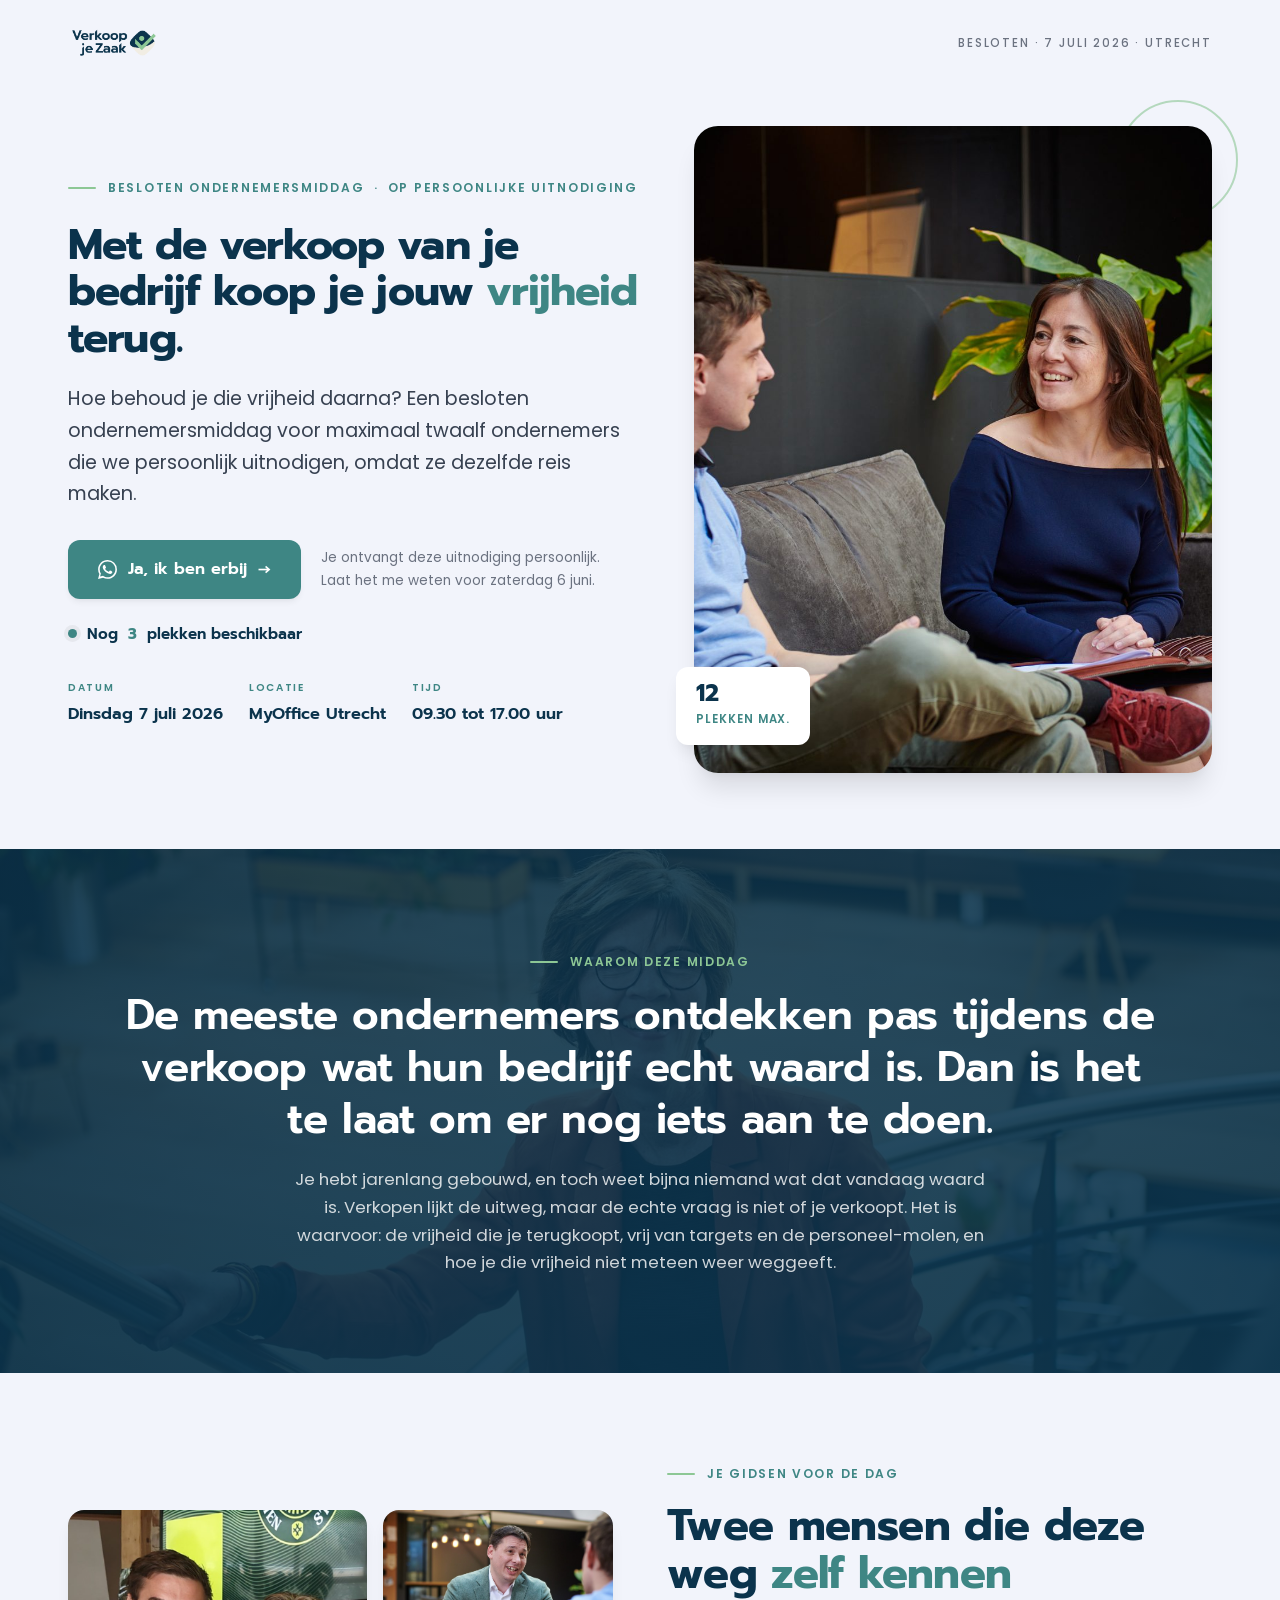
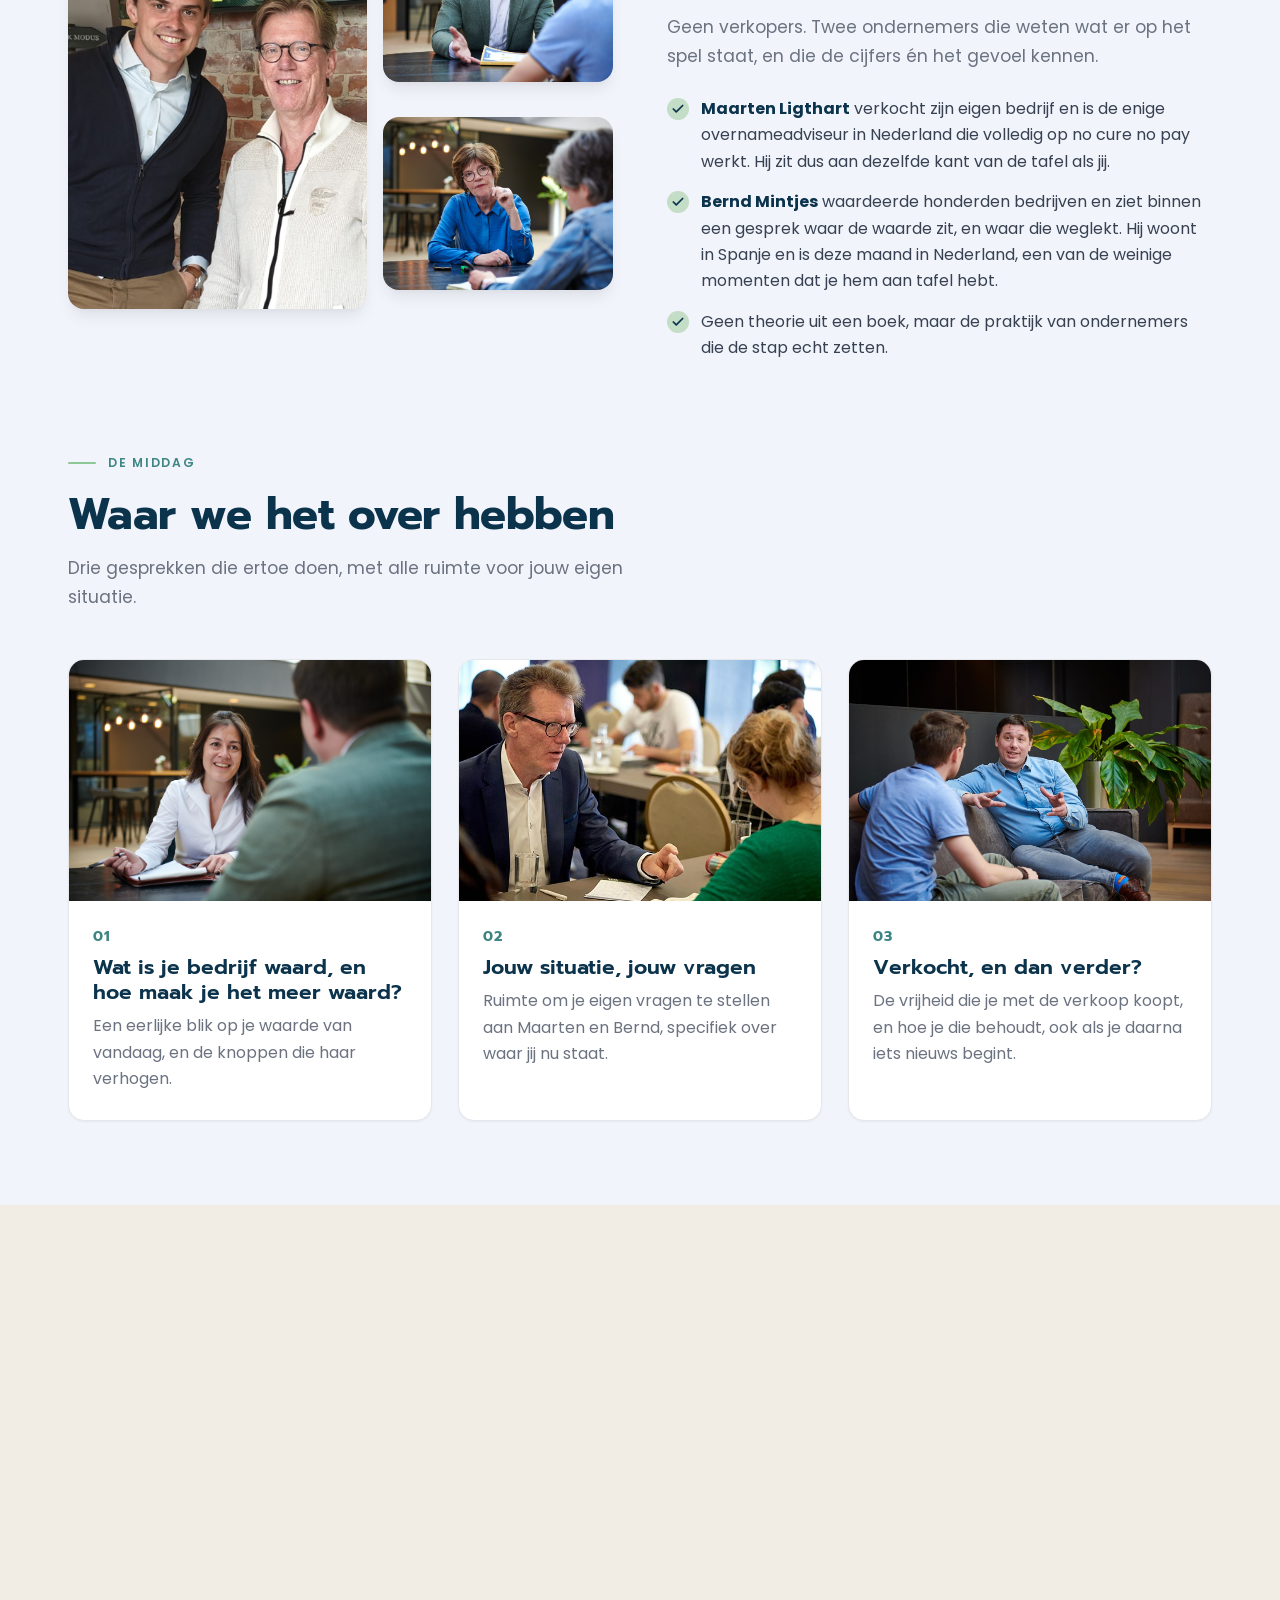
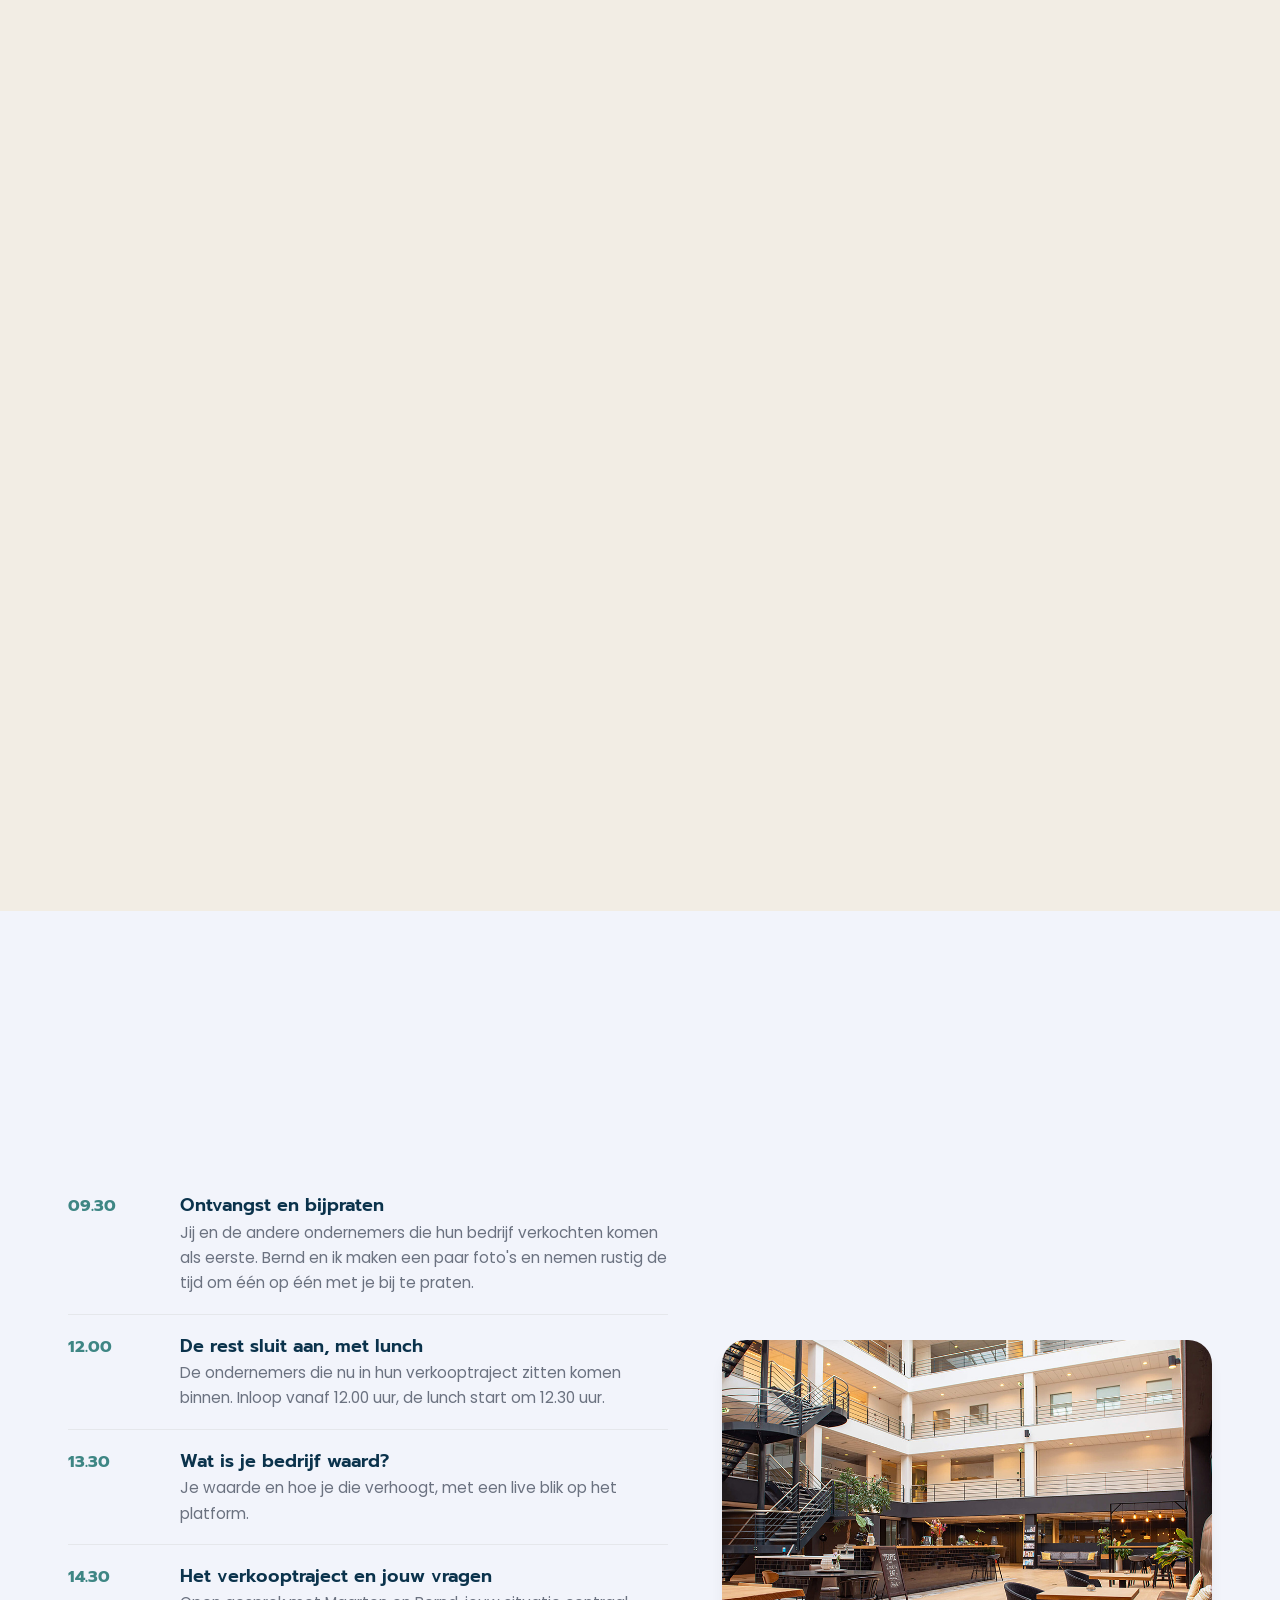
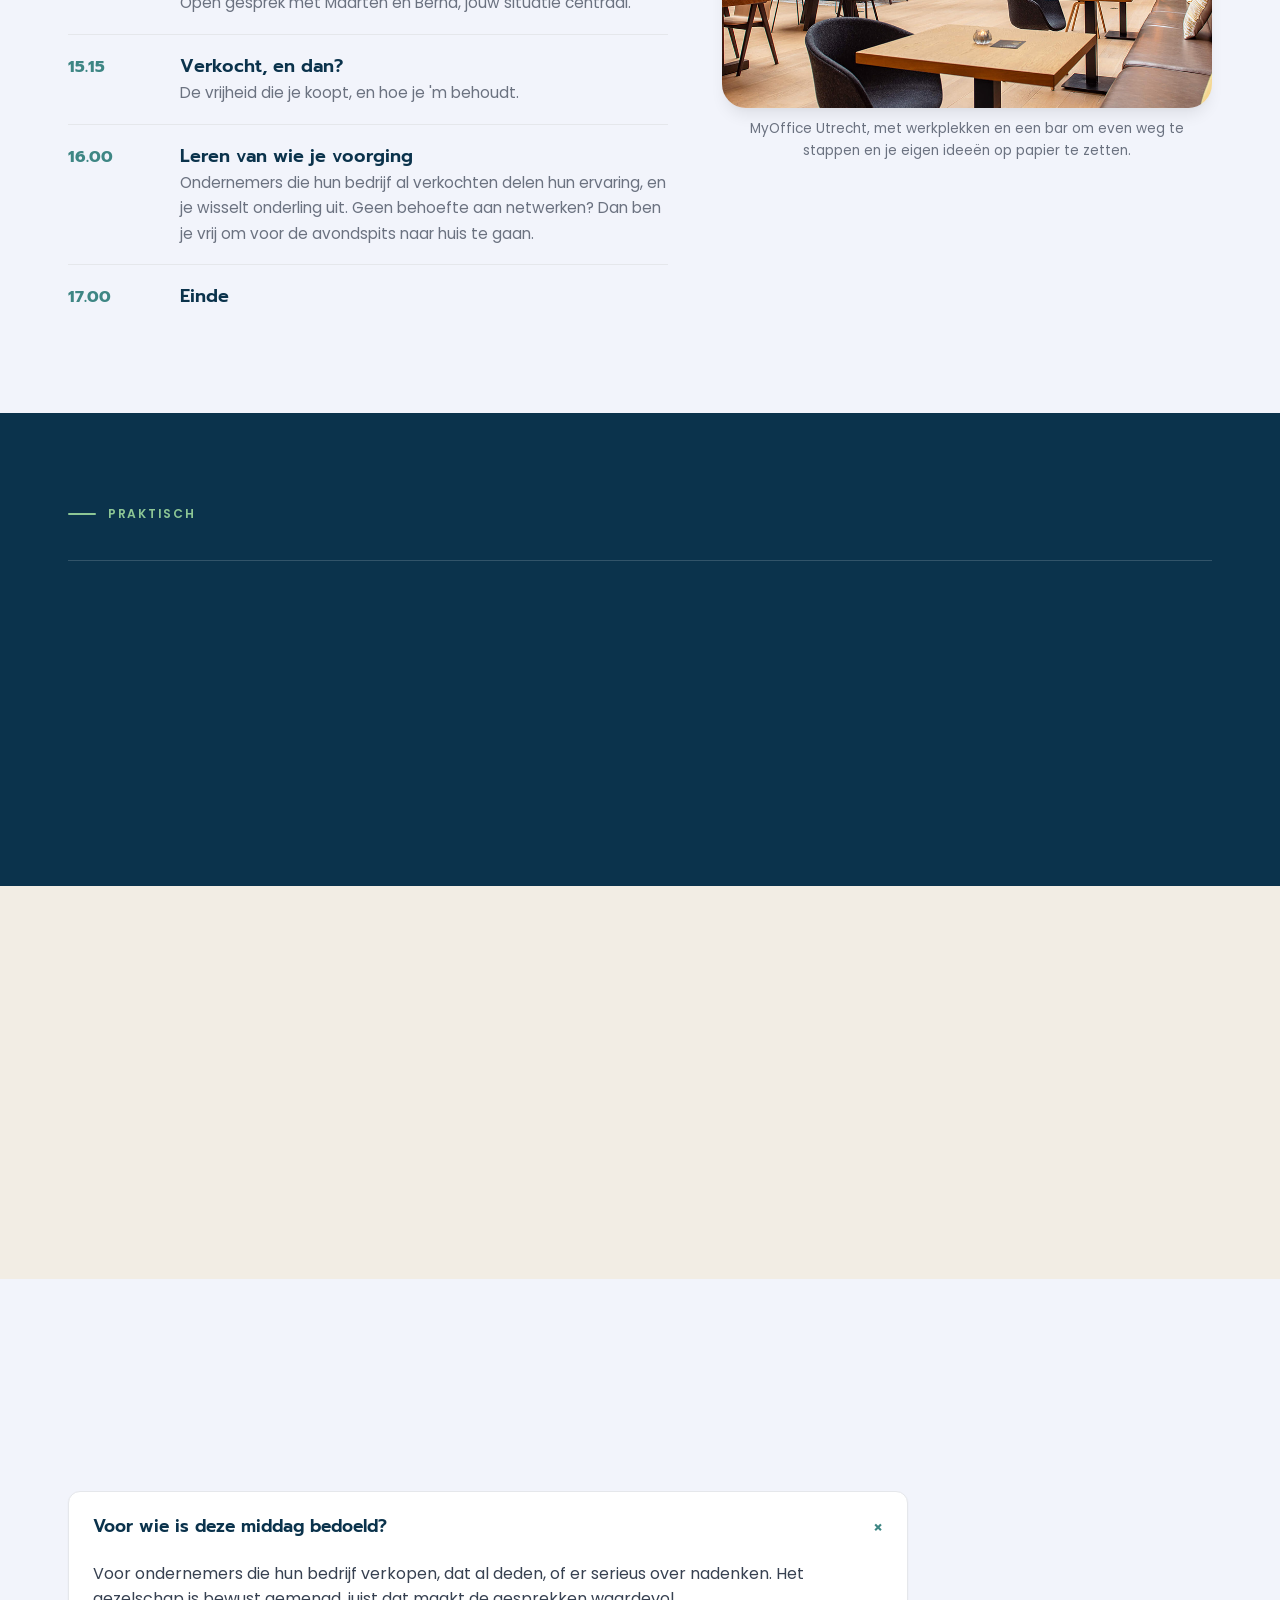
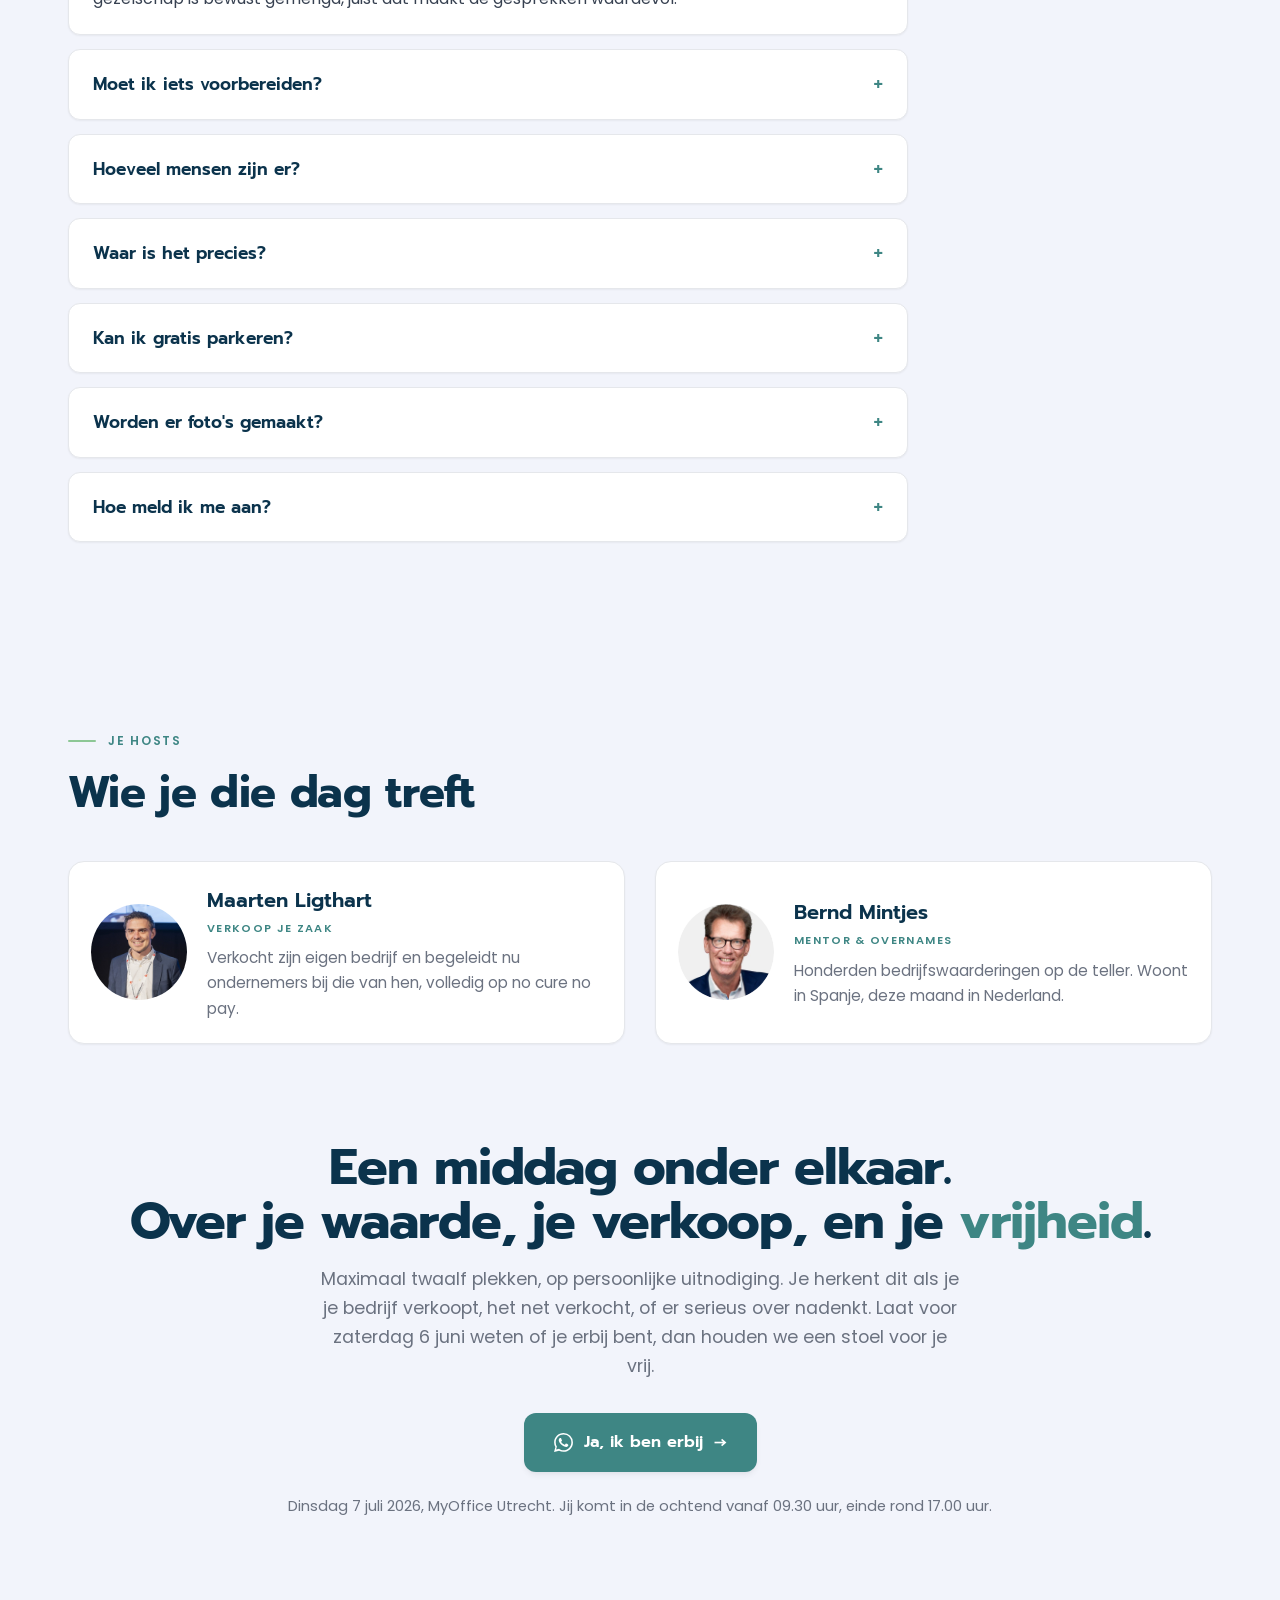
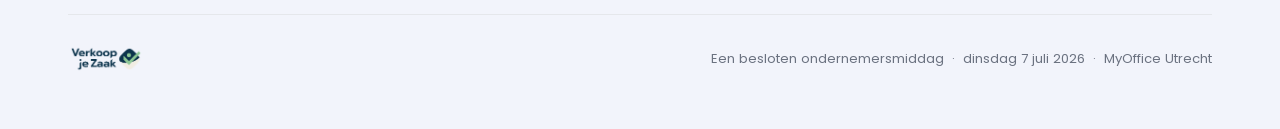
==== commit e72b6fc2: "RSVP-deadline naar zaterdag 6 juni op beide pagina's Co-Authored-By: Claude Opus 4.8 (1M context) <n" ====
--- a/verkocht/index.html
+++ b/verkocht/index.html
@@ -196,7 +196,7 @@
           <svg class="wa" viewBox="0 0 24 24" aria-hidden="true"><path d="M.057 24l1.687-6.163a11.867 11.867 0 01-1.587-5.945C.16 5.335 5.495 0 12.05 0a11.82 11.82 0 018.413 3.488 11.82 11.82 0 013.48 8.414c-.003 6.557-5.338 11.892-11.893 11.892a11.9 11.9 0 01-5.688-1.448L.057 24zm6.597-3.807c1.676.995 3.276 1.591 5.392 1.592 5.448 0 9.886-4.434 9.889-9.885.002-5.462-4.415-9.89-9.881-9.892-5.452 0-9.887 4.434-9.889 9.884a9.86 9.86 0 001.51 5.26l-.999 3.648 3.748-.748zm11.387-5.464c-.074-.124-.272-.198-.57-.347-.297-.149-1.758-.868-2.031-.967-.272-.099-.47-.149-.669.149-.198.297-.768.967-.941 1.165-.173.198-.347.223-.644.074-.297-.149-1.255-.462-2.39-1.475-.883-.788-1.48-1.761-1.653-2.059-.173-.297-.018-.458.13-.606.134-.133.297-.347.446-.521.151-.172.2-.296.3-.495.099-.198.05-.372-.025-.521-.075-.148-.669-1.611-.916-2.206-.242-.579-.487-.501-.669-.51l-.57-.01c-.198 0-.52.074-.792.372-.272.297-1.04 1.016-1.04 2.479 0 1.462 1.065 2.875 1.213 3.074.149.198 2.096 3.2 5.077 4.487.709.306 1.263.489 1.694.626.712.226 1.36.194 1.872.118.571-.085 1.758-.719 2.006-1.413.248-.695.248-1.29.173-1.414z"/></svg>
           Ja, ik ben erbij <span class="arrow">&rarr;</span>
         </a>
-        <span class="cta-note">Je ontvangt deze uitnodiging persoonlijk.<br>Laat het me weten voor 3 juni.</span>
+        <span class="cta-note">Je ontvangt deze uitnodiging persoonlijk.<br>Laat het me weten voor zaterdag 6 juni.</span>
       </div>
       <div class="seats reveal" id="seats" aria-live="polite">Een beperkt aantal plekken beschikbaar</div>
       <div class="hero-meta reveal">
@@ -393,7 +393,7 @@
       </details>
       <details>
         <summary>Hoe meld ik me aan?</summary>
-        <div class="a">Stuur een bericht via WhatsApp, het liefst voor 3 juni. Eén regel is genoeg.</div>
+        <div class="a">Stuur een bericht via WhatsApp, het liefst voor zaterdag 6 juni. Eén regel is genoeg.</div>
       </details>
     </div>
   </div>
@@ -429,7 +429,7 @@
 <section class="closing">
   <div class="wrap">
     <h2 class="reveal">Een middag onder elkaar.<br>Over je waarde, je verkoop, en je <em>vrijheid</em>.</h2>
-    <p class="reveal">Maximaal twaalf plekken, op persoonlijke uitnodiging. Je herkent dit als je je bedrijf verkoopt, het net verkocht, of er serieus over nadenkt. Laat voor 3 juni weten of je erbij bent, dan houden we een stoel voor je vrij.</p>
+    <p class="reveal">Maximaal twaalf plekken, op persoonlijke uitnodiging. Je herkent dit als je je bedrijf verkoopt, het net verkocht, of er serieus over nadenkt. Laat voor zaterdag 6 juni weten of je erbij bent, dan houden we een stoel voor je vrij.</p>
     <a class="btn reveal" href="https://wa.me/31646016688?text=Hoi%20Maarten%2C%20ik%20ben%20erbij%20op%207%20juli." target="_blank" rel="noopener">
       <svg class="wa" viewBox="0 0 24 24" aria-hidden="true"><path d="M.057 24l1.687-6.163a11.867 11.867 0 01-1.587-5.945C.16 5.335 5.495 0 12.05 0a11.82 11.82 0 018.413 3.488 11.82 11.82 0 013.48 8.414c-.003 6.557-5.338 11.892-11.893 11.892a11.9 11.9 0 01-5.688-1.448L.057 24zm6.597-3.807c1.676.995 3.276 1.591 5.392 1.592 5.448 0 9.886-4.434 9.889-9.885.002-5.462-4.415-9.89-9.881-9.892-5.452 0-9.887 4.434-9.889 9.884a9.86 9.86 0 001.51 5.26l-.999 3.648 3.748-.748zm11.387-5.464c-.074-.124-.272-.198-.57-.347-.297-.149-1.758-.868-2.031-.967-.272-.099-.47-.149-.669.149-.198.297-.768.967-.941 1.165-.173.198-.347.223-.644.074-.297-.149-1.255-.462-2.39-1.475-.883-.788-1.48-1.761-1.653-2.059-.173-.297-.018-.458.13-.606.134-.133.297-.347.446-.521.151-.172.2-.296.3-.495.099-.198.05-.372-.025-.521-.075-.148-.669-1.611-.916-2.206-.242-.579-.487-.501-.669-.51l-.57-.01c-.198 0-.52.074-.792.372-.272.297-1.04 1.016-1.04 2.479 0 1.462 1.065 2.875 1.213 3.074.149.198 2.096 3.2 5.077 4.487.709.306 1.263.489 1.694.626.712.226 1.36.194 1.872.118.571-.085 1.758-.719 2.006-1.413.248-.695.248-1.29.173-1.414z"/></svg>
       Ja, ik ben erbij <span class="arrow">&rarr;</span>
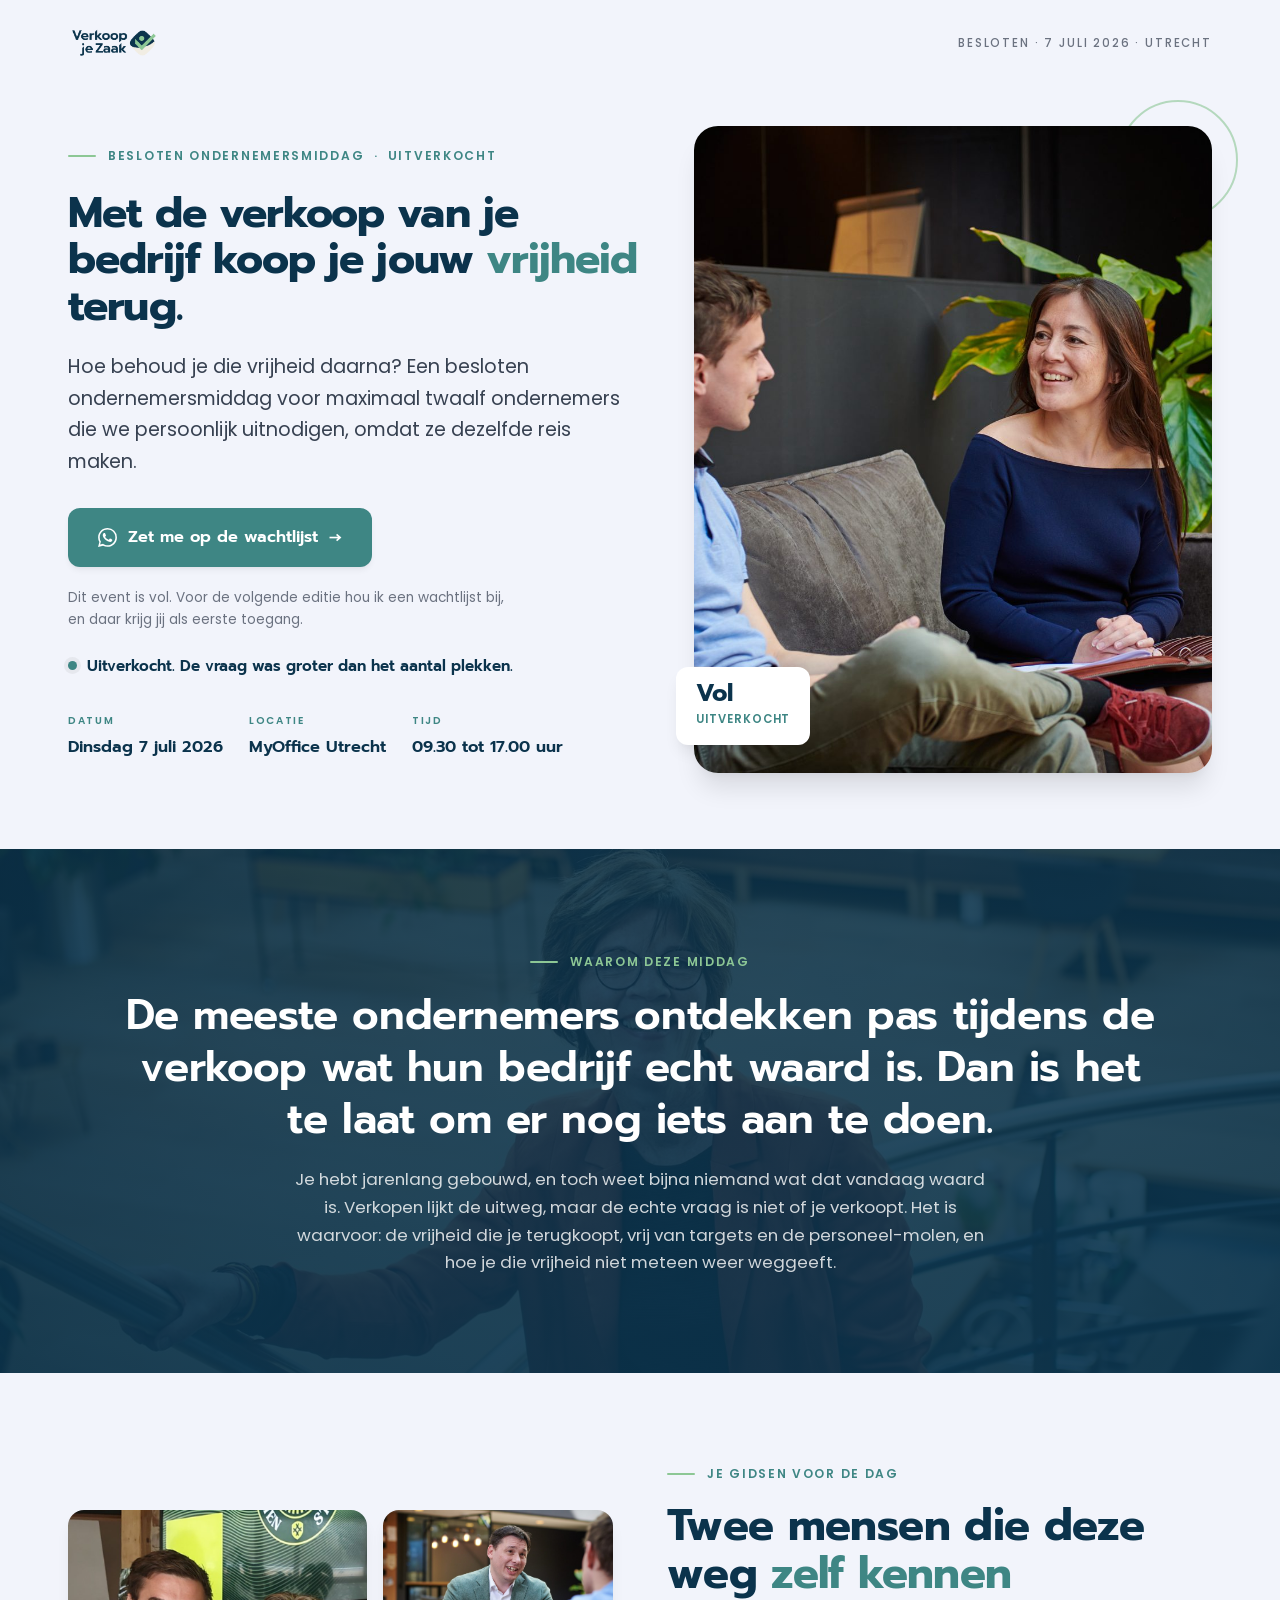
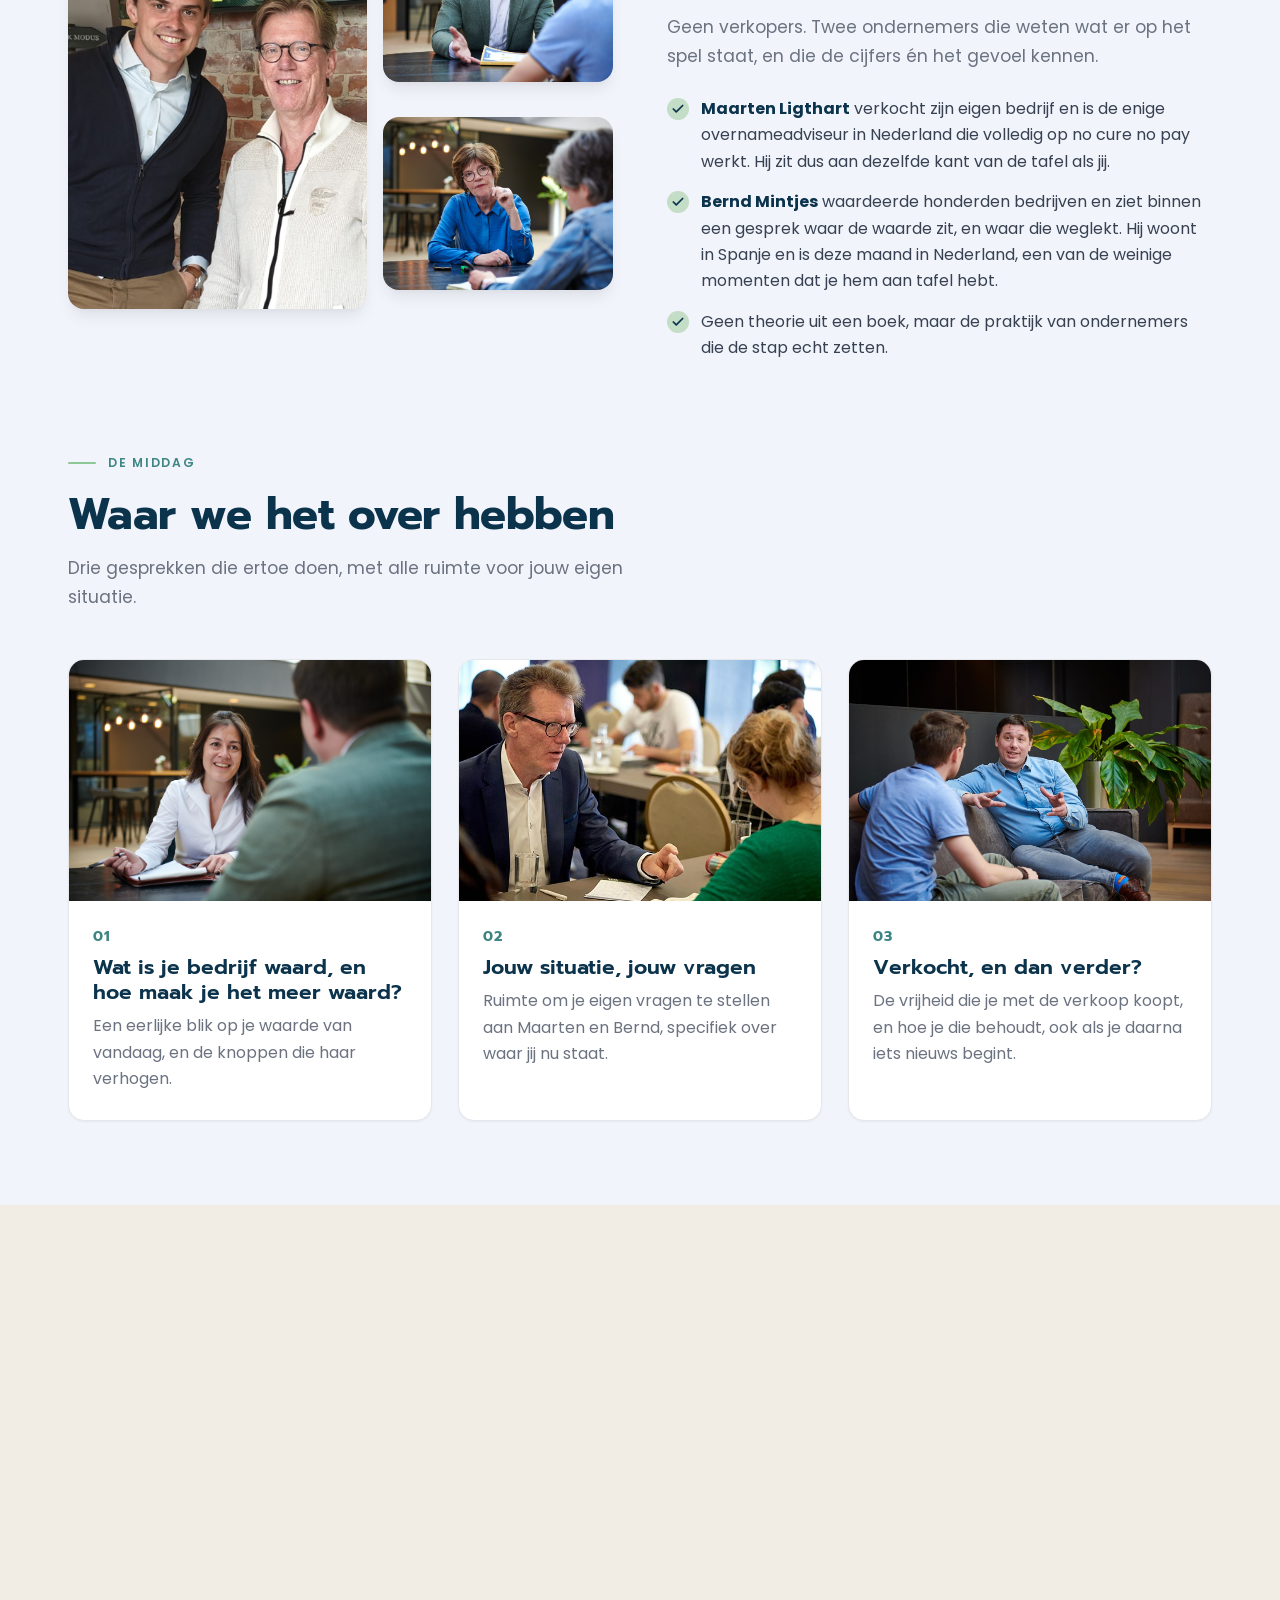
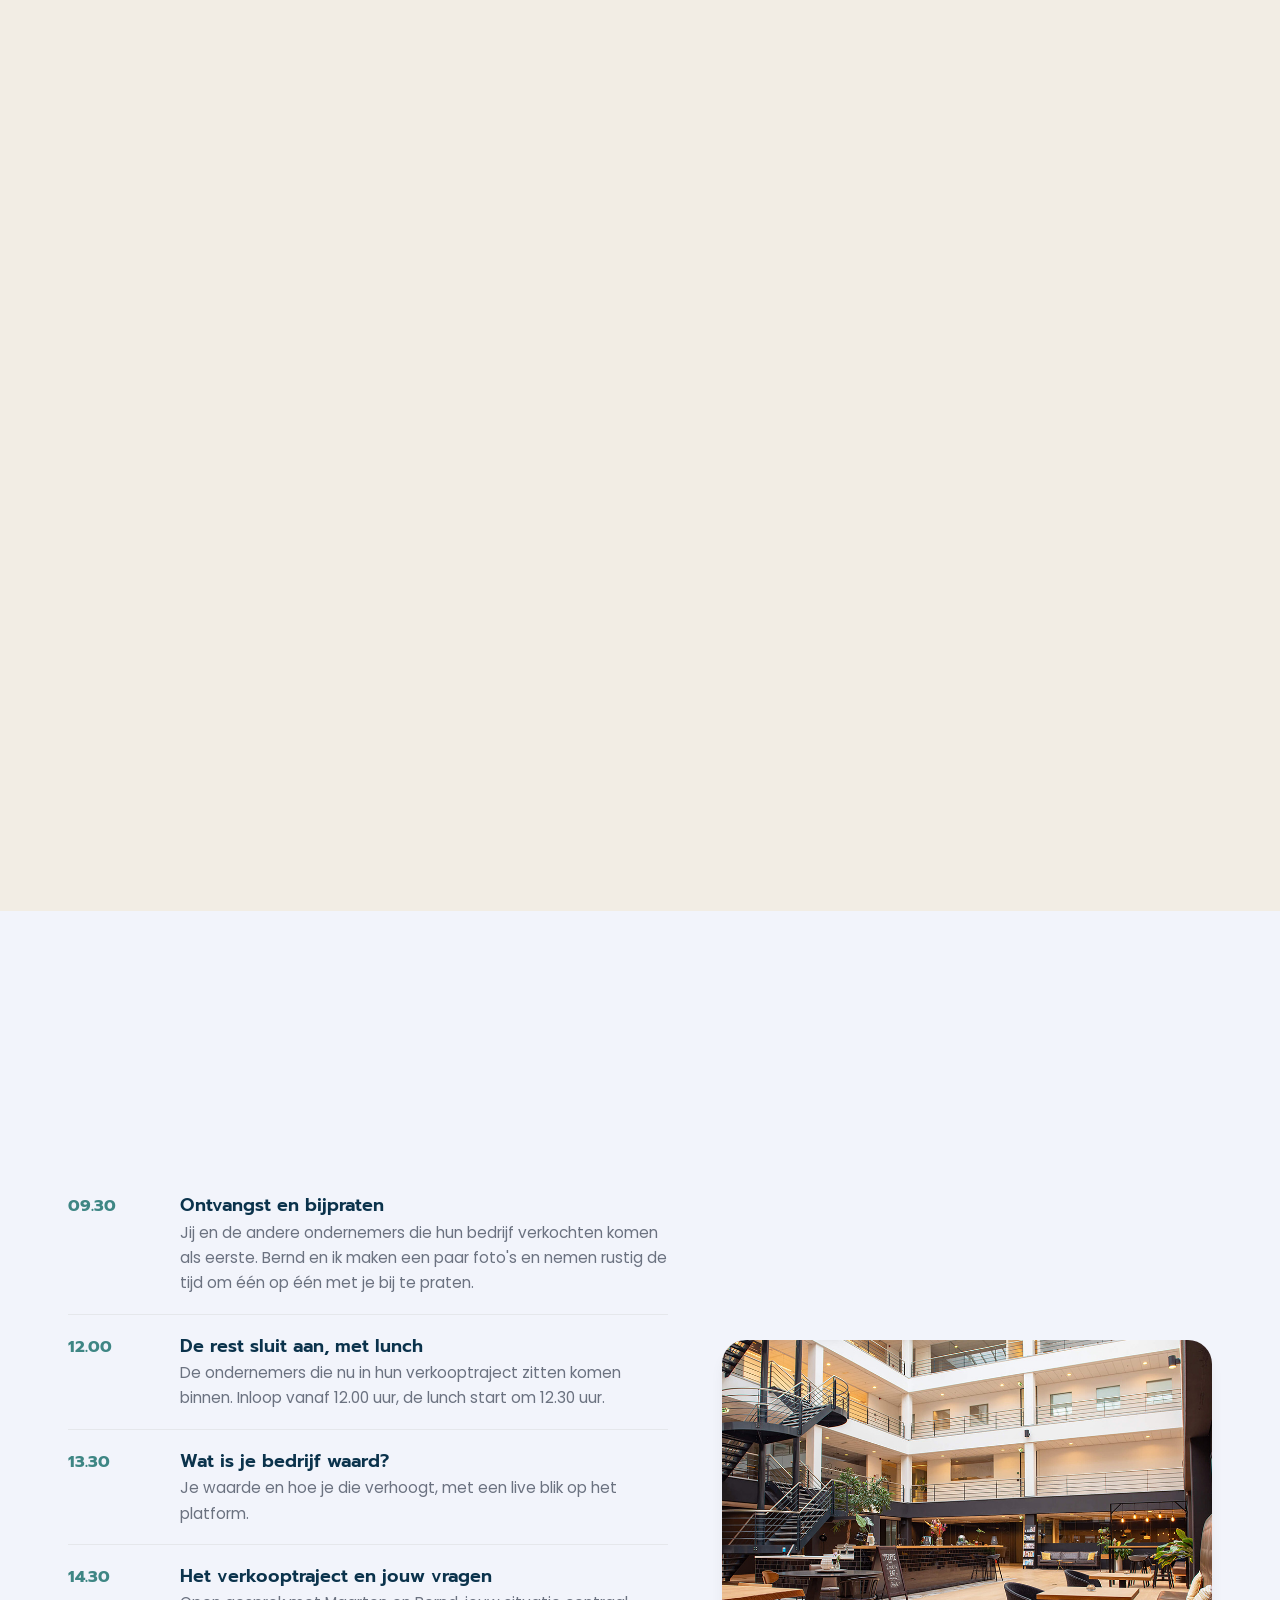
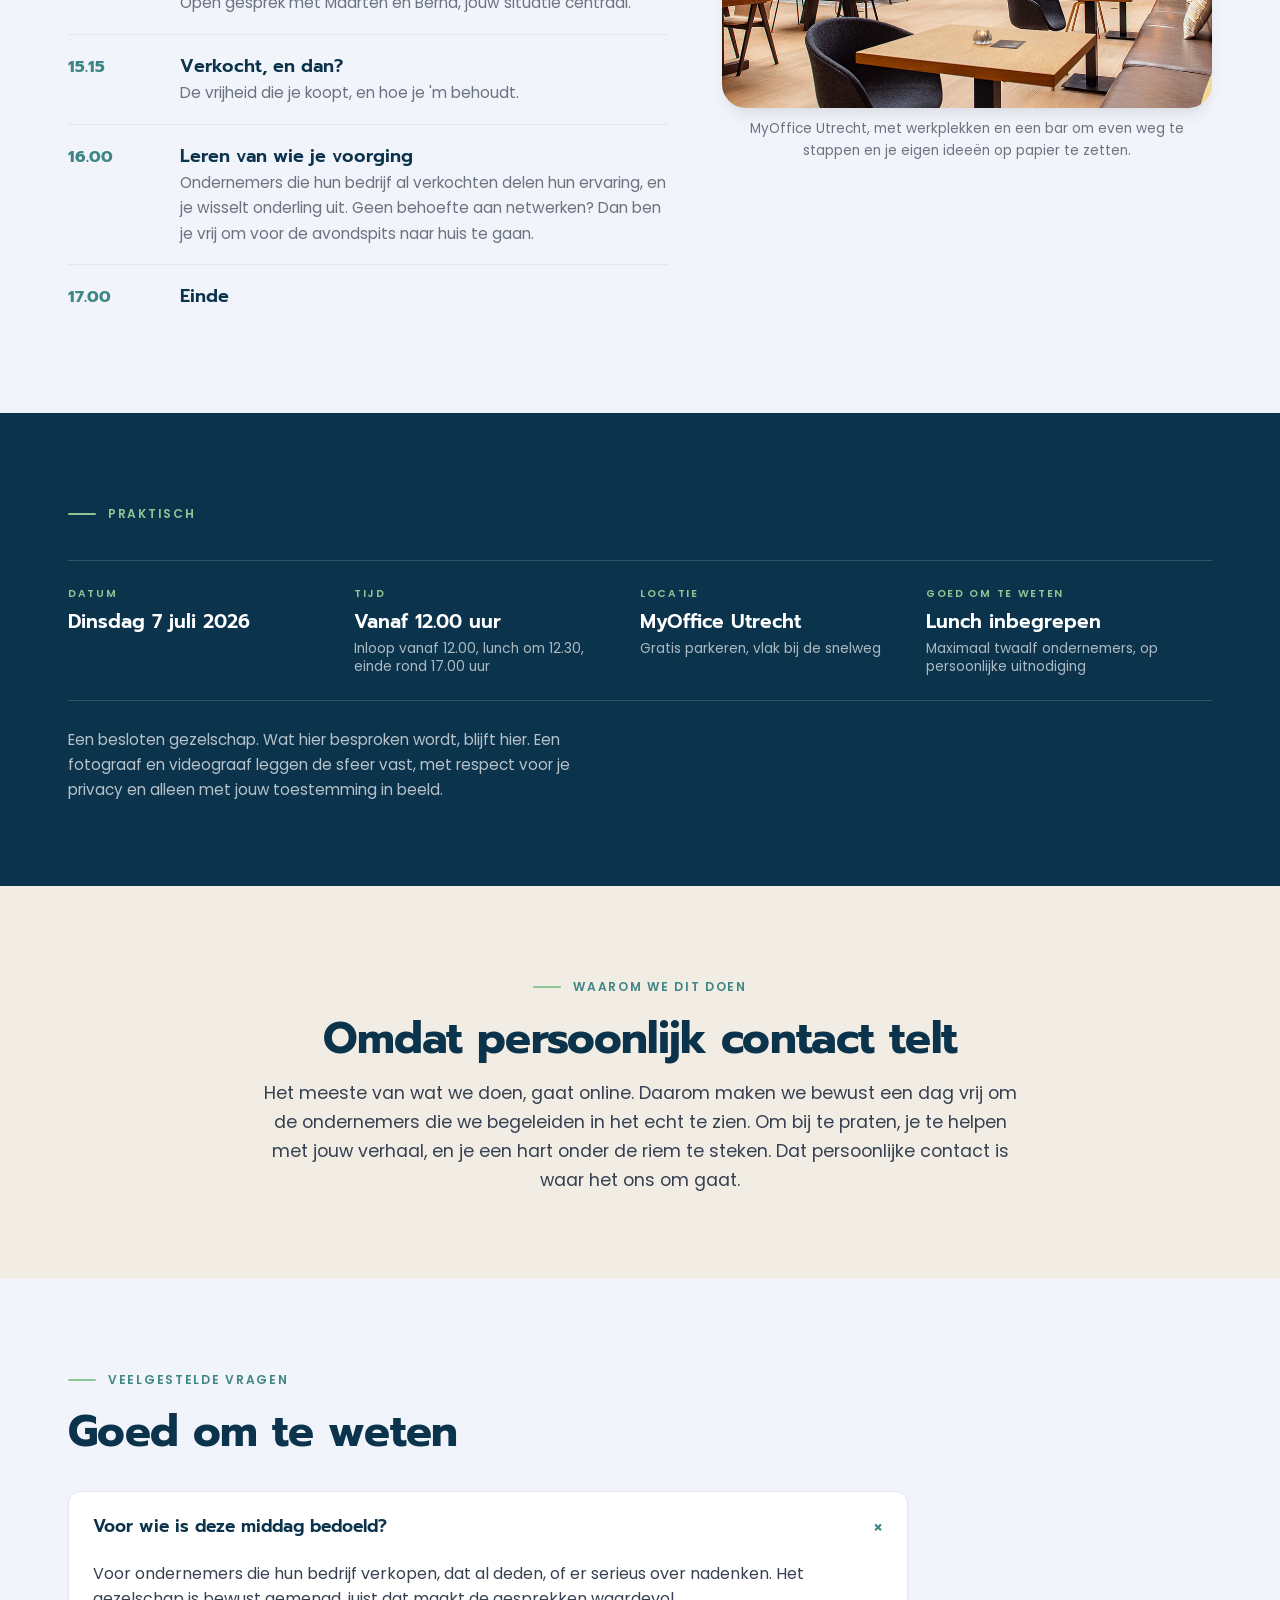
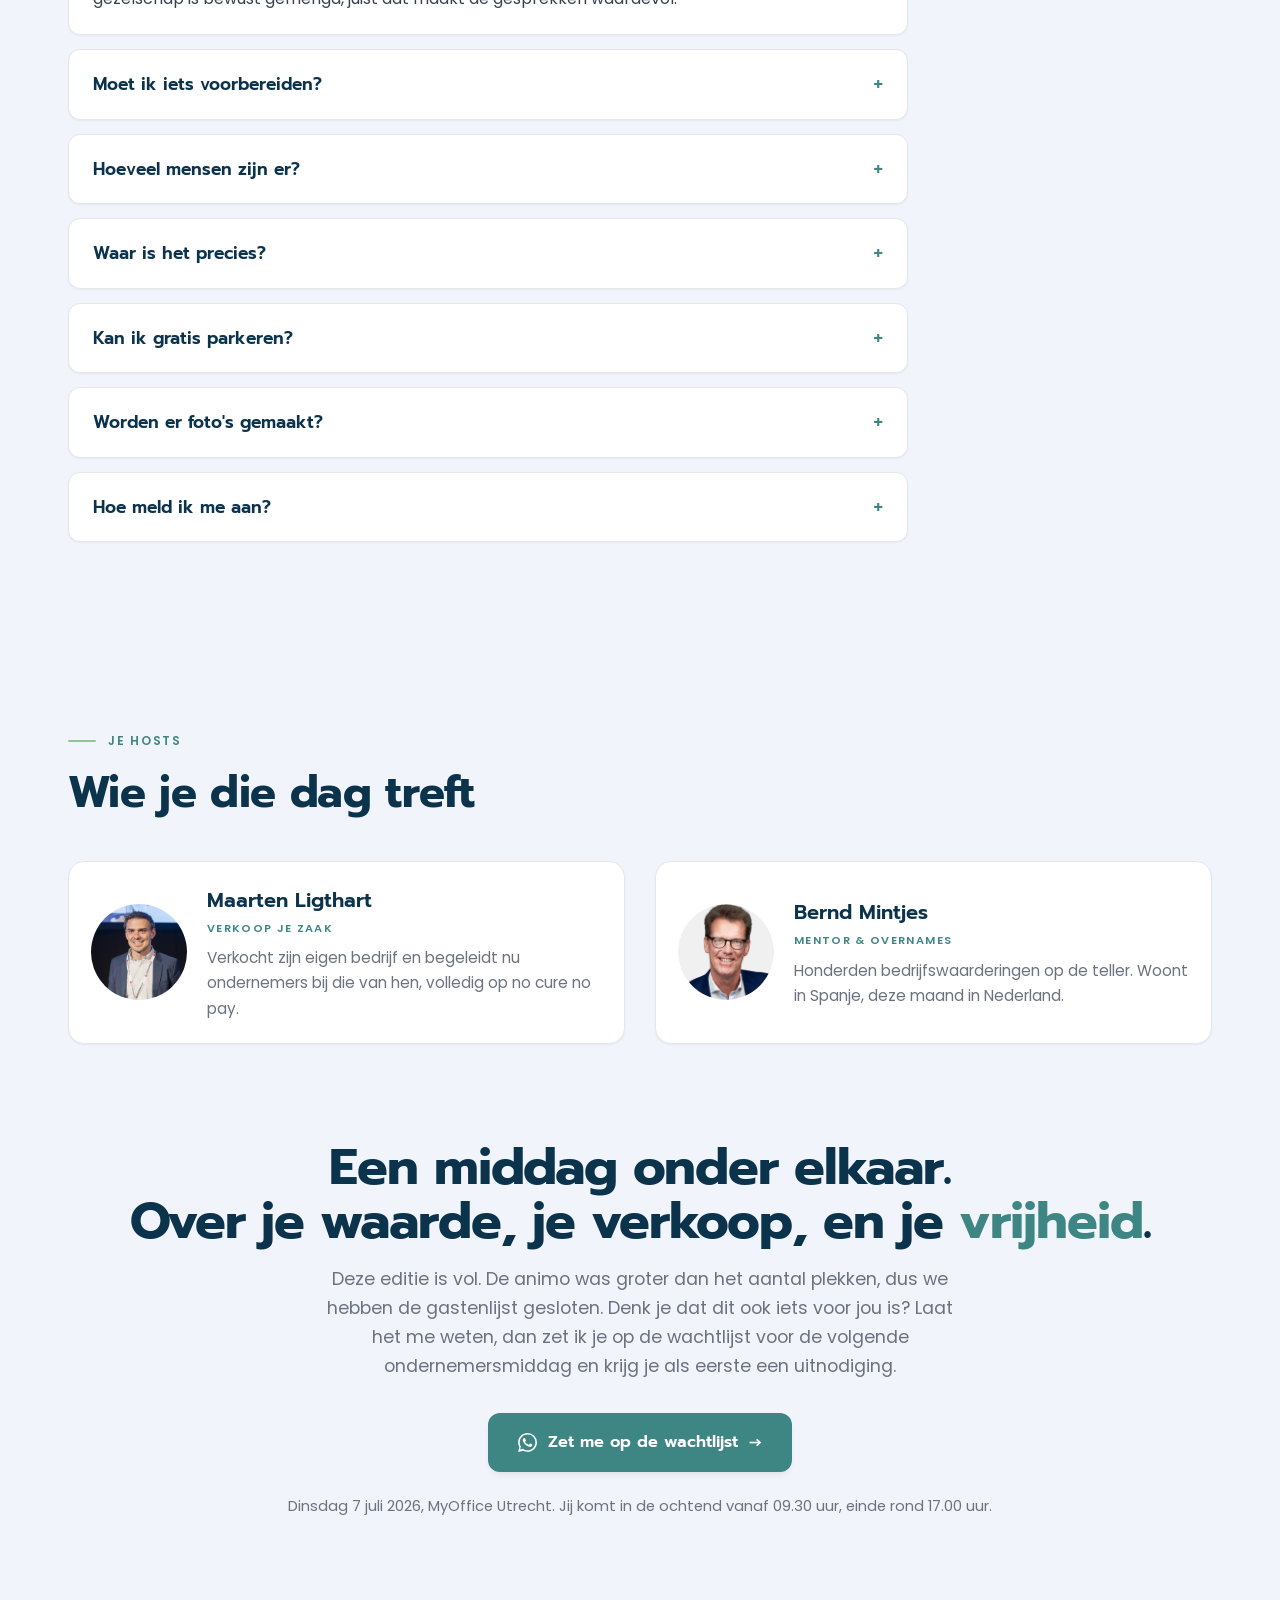
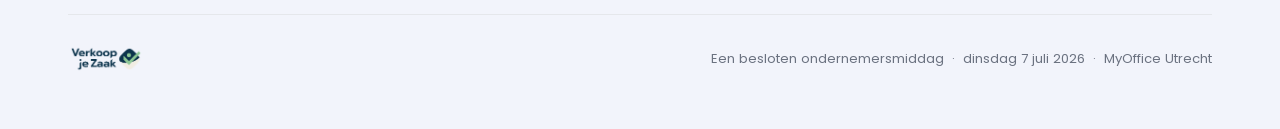
==== commit 6201dc14: "Event uitverkocht: oversubscribed-model met wachtlijst voor volgende editie - Beide pagina's (index " ====
--- a/verkocht/index.html
+++ b/verkocht/index.html
@@ -188,17 +188,17 @@
 
   <header class="hero">
     <div>
-      <div class="eyebrow reveal">Besloten ondernemersmiddag &nbsp;·&nbsp; op persoonlijke uitnodiging</div>
+      <div class="eyebrow reveal">Besloten ondernemersmiddag &nbsp;·&nbsp; uitverkocht</div>
       <h1 class="reveal">Met de verkoop van je bedrijf koop je jouw <span class="accent">vrijheid</span> terug.</h1>
       <p class="lede reveal">Hoe behoud je die vrijheid daarna? Een besloten ondernemersmiddag voor maximaal twaalf ondernemers die we persoonlijk uitnodigen, omdat ze dezelfde reis maken.</p>
       <div class="cta-row reveal">
-        <a class="btn" href="https://wa.me/31646016688?text=Hoi%20Maarten%2C%20ik%20ben%20erbij%20op%207%20juli." target="_blank" rel="noopener">
+        <a class="btn" href="https://wa.me/31646016688?text=Hoi%20Maarten%2C%20ik%20heb%20interesse%20in%20een%20volgende%20ondernemersmiddag.%20Wil%20je%20me%20op%20de%20wachtlijst%20zetten%3F" target="_blank" rel="noopener">
           <svg class="wa" viewBox="0 0 24 24" aria-hidden="true"><path d="M.057 24l1.687-6.163a11.867 11.867 0 01-1.587-5.945C.16 5.335 5.495 0 12.05 0a11.82 11.82 0 018.413 3.488 11.82 11.82 0 013.48 8.414c-.003 6.557-5.338 11.892-11.893 11.892a11.9 11.9 0 01-5.688-1.448L.057 24zm6.597-3.807c1.676.995 3.276 1.591 5.392 1.592 5.448 0 9.886-4.434 9.889-9.885.002-5.462-4.415-9.89-9.881-9.892-5.452 0-9.887 4.434-9.889 9.884a9.86 9.86 0 001.51 5.26l-.999 3.648 3.748-.748zm11.387-5.464c-.074-.124-.272-.198-.57-.347-.297-.149-1.758-.868-2.031-.967-.272-.099-.47-.149-.669.149-.198.297-.768.967-.941 1.165-.173.198-.347.223-.644.074-.297-.149-1.255-.462-2.39-1.475-.883-.788-1.48-1.761-1.653-2.059-.173-.297-.018-.458.13-.606.134-.133.297-.347.446-.521.151-.172.2-.296.3-.495.099-.198.05-.372-.025-.521-.075-.148-.669-1.611-.916-2.206-.242-.579-.487-.501-.669-.51l-.57-.01c-.198 0-.52.074-.792.372-.272.297-1.04 1.016-1.04 2.479 0 1.462 1.065 2.875 1.213 3.074.149.198 2.096 3.2 5.077 4.487.709.306 1.263.489 1.694.626.712.226 1.36.194 1.872.118.571-.085 1.758-.719 2.006-1.413.248-.695.248-1.29.173-1.414z"/></svg>
-          Ja, ik ben erbij <span class="arrow">&rarr;</span>
+          Zet me op de wachtlijst <span class="arrow">&rarr;</span>
         </a>
-        <span class="cta-note">Je ontvangt deze uitnodiging persoonlijk.<br>Laat het me weten voor zaterdag 6 juni.</span>
-      </div>
-      <div class="seats reveal" id="seats" aria-live="polite">Een beperkt aantal plekken beschikbaar</div>
+        <span class="cta-note">Dit event is vol. Voor de volgende editie hou ik een wachtlijst bij,<br>en daar krijg jij als eerste toegang.</span>
+      </div>
+      <div class="seats reveal" id="seats" aria-live="polite">Uitverkocht. De vraag was groter dan het aantal plekken.</div>
       <div class="hero-meta reveal">
         <div><div class="k">Datum</div><div class="v">Dinsdag 7 juli 2026</div></div>
         <div><div class="k">Locatie</div><div class="v">MyOffice Utrecht</div></div>
@@ -208,7 +208,7 @@
     <div class="hero-img reveal">
       <span class="ring"></span>
       <img src="img/gesprek-1.jpg" alt="Ondernemers in gesprek op de locatie in Utrecht">
-      <div class="badge"><b>12</b><span>plekken max.</span></div>
+      <div class="badge"><b>Vol</b><span>uitverkocht</span></div>
     </div>
   </header>
 </div>
@@ -429,10 +429,10 @@
 <section class="closing">
   <div class="wrap">
     <h2 class="reveal">Een middag onder elkaar.<br>Over je waarde, je verkoop, en je <em>vrijheid</em>.</h2>
-    <p class="reveal">Maximaal twaalf plekken, op persoonlijke uitnodiging. Je herkent dit als je je bedrijf verkoopt, het net verkocht, of er serieus over nadenkt. Laat voor zaterdag 6 juni weten of je erbij bent, dan houden we een stoel voor je vrij.</p>
-    <a class="btn reveal" href="https://wa.me/31646016688?text=Hoi%20Maarten%2C%20ik%20ben%20erbij%20op%207%20juli." target="_blank" rel="noopener">
+    <p class="reveal">Deze editie is vol. De animo was groter dan het aantal plekken, dus we hebben de gastenlijst gesloten. Denk je dat dit ook iets voor jou is? Laat het me weten, dan zet ik je op de wachtlijst voor de volgende ondernemersmiddag en krijg je als eerste een uitnodiging.</p>
+    <a class="btn reveal" href="https://wa.me/31646016688?text=Hoi%20Maarten%2C%20ik%20heb%20interesse%20in%20een%20volgende%20ondernemersmiddag.%20Wil%20je%20me%20op%20de%20wachtlijst%20zetten%3F" target="_blank" rel="noopener">
       <svg class="wa" viewBox="0 0 24 24" aria-hidden="true"><path d="M.057 24l1.687-6.163a11.867 11.867 0 01-1.587-5.945C.16 5.335 5.495 0 12.05 0a11.82 11.82 0 018.413 3.488 11.82 11.82 0 013.48 8.414c-.003 6.557-5.338 11.892-11.893 11.892a11.9 11.9 0 01-5.688-1.448L.057 24zm6.597-3.807c1.676.995 3.276 1.591 5.392 1.592 5.448 0 9.886-4.434 9.889-9.885.002-5.462-4.415-9.89-9.881-9.892-5.452 0-9.887 4.434-9.889 9.884a9.86 9.86 0 001.51 5.26l-.999 3.648 3.748-.748zm11.387-5.464c-.074-.124-.272-.198-.57-.347-.297-.149-1.758-.868-2.031-.967-.272-.099-.47-.149-.669.149-.198.297-.768.967-.941 1.165-.173.198-.347.223-.644.074-.297-.149-1.255-.462-2.39-1.475-.883-.788-1.48-1.761-1.653-2.059-.173-.297-.018-.458.13-.606.134-.133.297-.347.446-.521.151-.172.2-.296.3-.495.099-.198.05-.372-.025-.521-.075-.148-.669-1.611-.916-2.206-.242-.579-.487-.501-.669-.51l-.57-.01c-.198 0-.52.074-.792.372-.272.297-1.04 1.016-1.04 2.479 0 1.462 1.065 2.875 1.213 3.074.149.198 2.096 3.2 5.077 4.487.709.306 1.263.489 1.694.626.712.226 1.36.194 1.872.118.571-.085 1.758-.719 2.006-1.413.248-.695.248-1.29.173-1.414z"/></svg>
-      Ja, ik ben erbij <span class="arrow">&rarr;</span>
+      Zet me op de wachtlijst <span class="arrow">&rarr;</span>
     </a>
     <div class="note reveal">Dinsdag 7 juli 2026, MyOffice Utrecht. Jij komt in de ochtend vanaf 09.30 uur, einde rond 17.00 uur.</div>
   </div>
@@ -459,7 +459,7 @@
       .then(function(d){
         var n=d&&d.plekken_open;
         if(typeof n!=='number'||n<0||!isFinite(n))return; // ongeldig: laat fallback-tekst staan
-        if(n===0){el.textContent='Alle plekken zijn vergeven';return;}
+        if(n===0){el.textContent='Uitverkocht. De vraag was groter dan het aantal plekken.';return;}
         el.textContent='';
         el.appendChild(document.createTextNode('Nog '));
         var b=document.createElement('b'); b.textContent=String(n); el.appendChild(b);
